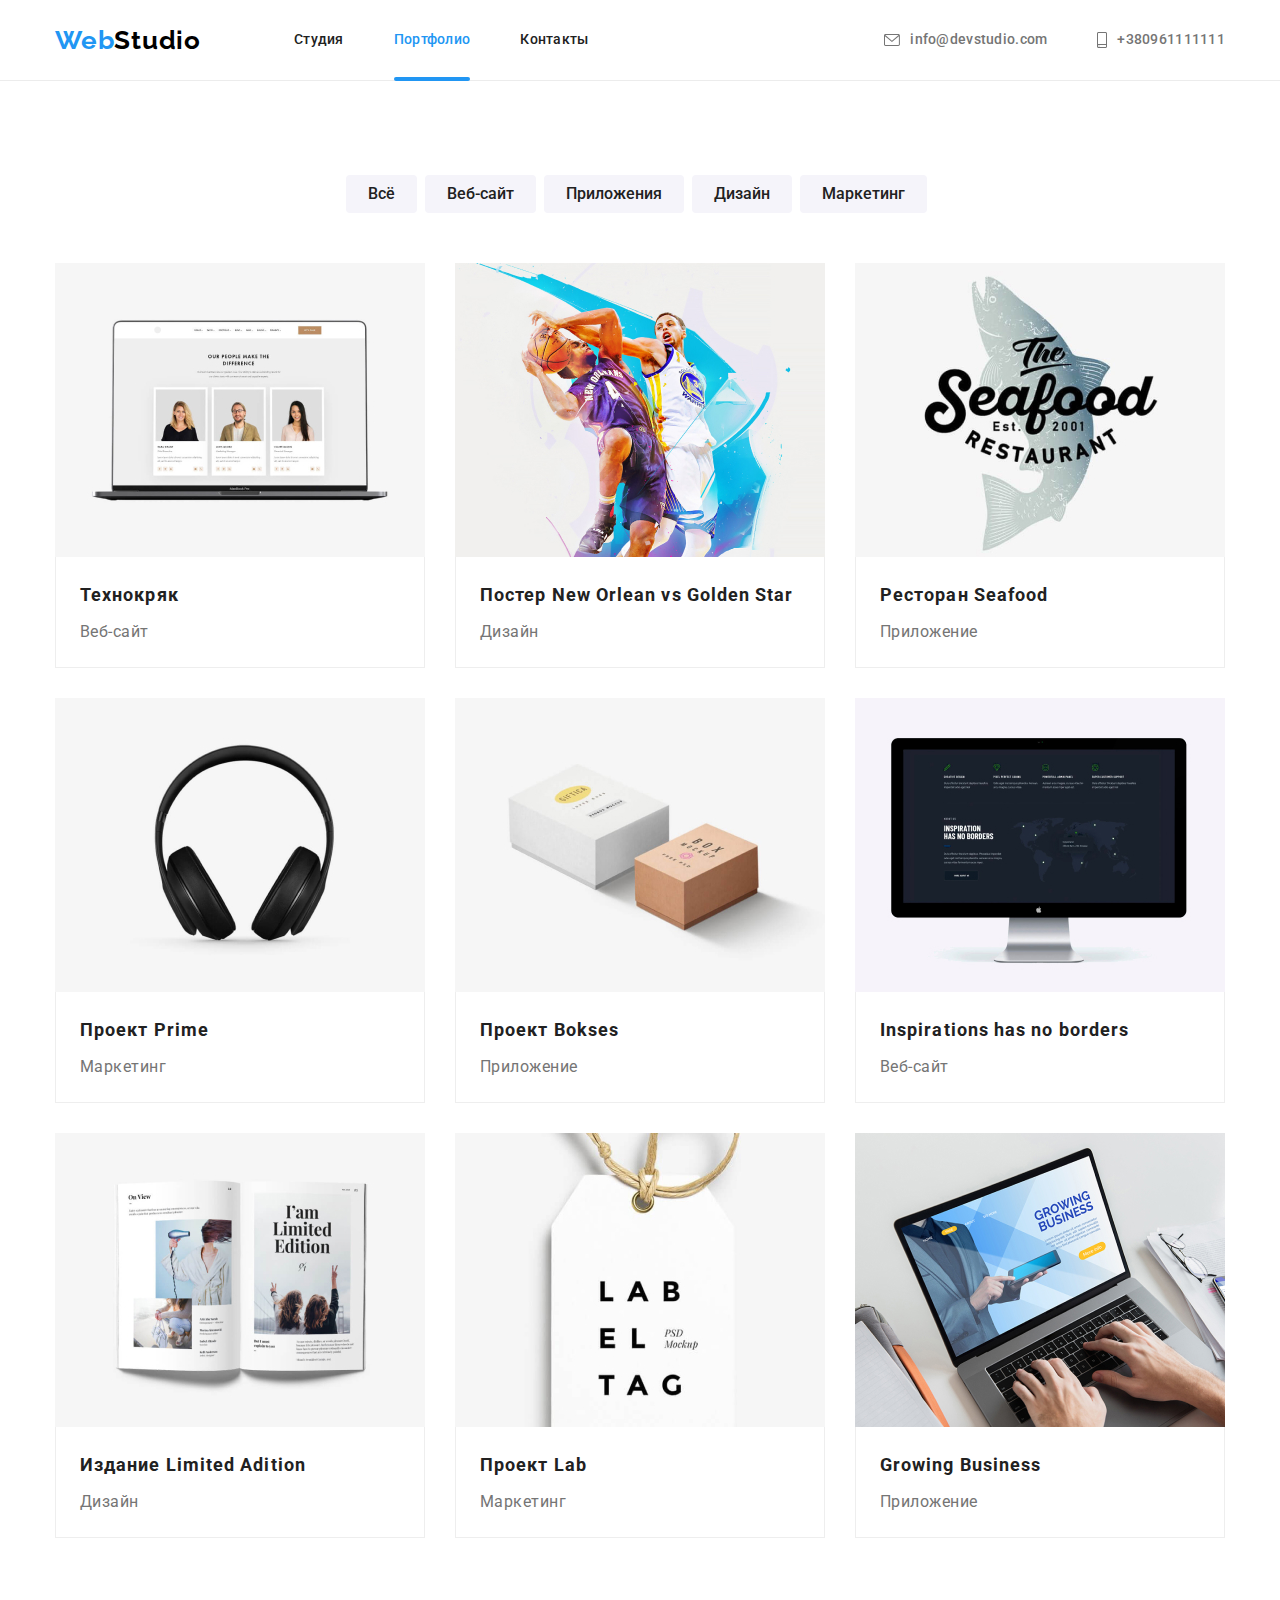
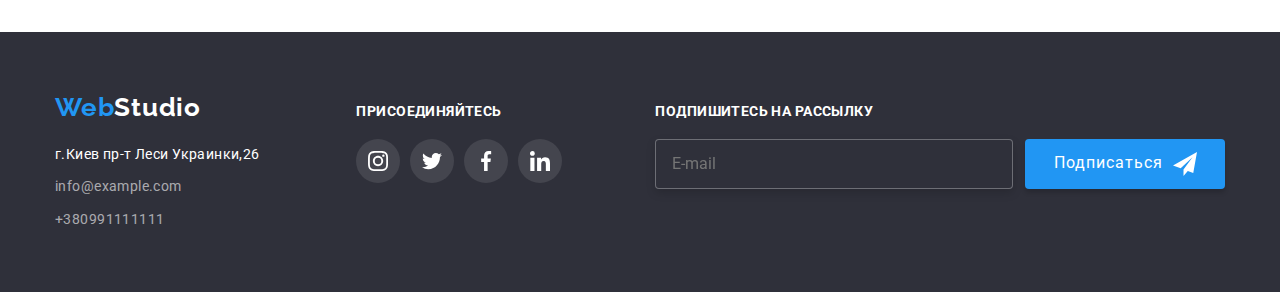
==== portfolio.html @ 96c9d814 "создал 7-й" ====
<!DOCTYPE html>
<html lang="en">

<head>
    <meta charset="UTF-8">
    <meta http-equiv="X-UA-Compatible" content="IE=edge">
    <meta name="viewport" content="width=device-width, initial-scale=1.0">
    <title>Portfolio</title>
    <link rel="preconnect" href="https://fonts.googleapis.com">
    <link rel="preconnect" href="https://fonts.gstatic.com" crossorigin>
    <link
        href="https://fonts.googleapis.com/css2?family=Raleway:wght@700&family=Roboto:wght@400;500;700;900&display=swap"
        rel="stylesheet">
    <link rel="stylesheet" href="https://cdn.jsdelivr.net/npm/modern-normalize@1.1.0/modern-normalize.min.css">
    <link rel="stylesheet" href="./CSS/styles.css">
</head>

<body>
    <header class="header">
        <div class="container page-header">
            <nav class="nav">
                <a href="./index.html" class="logo" class="link"><span class="logo-accept">Web</span><span>Studio</span>
                </a>
                <ul class="nav-list-list" class="list-list">
                    <li class=" nav-item">
                        <a class="nav-link link" href="./index.html">Студия</a></li>
                    <li class="nav-item">
                        <a class="nav-link current link" href="./portfolio.html" class="link">Портфолио</a></li>
                    <li class="nav-item">
                        <a class="nav-link link" href="" class="link">Контакты</a></li>
                </ul>
            </nav>

            <ul class="header-contact-list">
                <li class="header-contact-item">
                    <a class="header-mail link" href="maito:info@devstudio.com" class="link">
                        <svg class="thumb-icons" width="16" height="12">
                            <use class="thumb-icons-list" href="./images/icons.svg#icon-envelope-hover">
                            </use>
                        </svg>
                        info@devstudio.com
                    </a>
                </li>
                <li class="header-contact-item">
                    <a class="header-phone link" href="tel:+380961111111" class="link">
                        <svg class="thumb-icons" width="10" height="16">
                            <use class="thumb-icons-list" href="./images/icons.svg#icon-smartphone"></use>
                        </svg>
                        +380961111111
                    </a>
                </li>
            </ul>
        </div>
    </header>
    <main>
        <section class=" section">
            <div class="container">
                <h1 hidden>Блок кнопок </h1>
                <ul class="filter-list list ">
                    <li class="filter-iteam">
                        <button type="button" class="filter-button ">Всё</button></li>
                    <li class="filter-iteam">
                        <button type="button" class="filter-button">Веб-сайт</button></li>
                    <li class="filter-iteam">
                        <button type="button" class="filter-button">Приложения</button></li>
                    <li class="filter-iteam">
                        <button type="button" class="filter-button">Дизайн</button></li>
                    <li class="filter-iteam">
                        <button type="button" class="filter-button">Маркетинг</button></li>
                </ul>
                <ul class="projects list">
                    <li class="projects-item">
                        <a href="" class="projects-link link">
                            <div class="projects-overlayy">
                                <img class="projects-pic" src="./Images Port/img (10).jpg" alt="Ноут с сайтом"
                                    width="370" height="294">
                                <p class="projects-descr">Ресурс предлагает комплексные предложения с разным уровнем
                                    функционала и сервисов.
                                    Все это позволит посетителю
                                    получить исчерпывающие сведения окомпании или частном лице.</p>
                            </div>
                            <div class="card">
                                <h2 class="projects-title">Технокряк</h2>
                                <p class="projects-text">Веб-сайт</p>
                            </div>
                        </a>
                    </li>
                    <li class="projects-item">
                        <a href="" class="projects-link link">
                            <div class="projects-overlayy">
                                <img class="projects-pic" src="./Images Port/img (11).jpg" alt="Баскетболисты"
                                    width="370" height="294">
                                <p class="projects-descr">Ресурс предлагает комплексные предложения с разным уровнем
                                    функционала и сервисов.
                                    Все это позволит посетителю
                                    получить исчерпывающие сведения окомпании или частном лице.</p>
                            </div>
                            <div class="card">
                                <h2 class="projects-title">Постер New Orlean vs Golden Star</h2>
                                <p class="projects-text">Дизайн</p>
                            </div>
                        </a>
                    </li>
                    <li class="projects-item">
                        <a href="" class="projects-link link">
                            <div class="projects-overlayy">
                                <img class="projects-pic" src="./Images Port/img (12).jpg" alt="Ресторан" width="370"
                                    height="294">
                                <p class="projects-descr">Ресурс предлагает комплексные предложения с разным уровнем
                                    функционала и сервисов.
                                    Все это позволит посетителю
                                    получить исчерпывающие сведения окомпании или частном лице.</p>
                            </div>
                            <div class="card">
                                <h2 class="projects-title">Ресторан Seafood</h2>
                                <p class="projects-text">Приложение</p>
                            </div>
                        </a>
                    </li>
                    <li class="projects-item">
                        <a href="" class="projects-link link">
                            <div class="projects-overlayy">
                                <img class="projects-pic" src="./Images Port/img (13).jpg" alt="Науникик" width="370"
                                    height="294">
                                <p class="projects-descr">Ресурс предлагает комплексные предложения с разным уровнем
                                    функционала и сервисов.
                                    Все это позволит посетителю
                                    получить исчерпывающие сведения окомпании или частном лице.</p>
                            </div>
                            <div class="card">
                                <h2 class="projects-title">Проект Prime</h2>
                                <p class="projects-text">Маркетинг</p>
                            </div>
                        </a>
                    </li>
                    <li class="projects-item">
                        <a href="" class="projects-link link">
                            <div class="projects-overlayy">
                                <img class="projects-pic" src="./Images Port/img (14).jpg" alt="Боксы" width="370"
                                    height="294">
                                <p class="projects-descr">Ресурс предлагает комплексные предложения с разным уровнем
                                    функционала и сервисов.
                                    Все это позволит посетителю
                                    получить исчерпывающие сведения окомпании или частном лице.</p>
                            </div>
                            <div class="card">
                                <h2 class="projects-title">Проект Bokses</h2>
                                <p class="projects-text">Приложение</p>
                            </div>
                        </a>
                    </li>
                    <li class="projects-item">
                        <a href="" class="projects-link link">
                            <div class="projects-overlayy">
                                <img class="projects-pic" src="./Images Port/img (15).jpg" alt="Пример сайта"
                                    width="370" height="294">
                                <p class="projects-descr">Ресурс предлагает комплексные предложения с разным уровнем
                                    функционала и сервисов.
                                    Все это позволит посетителю
                                    получить исчерпывающие сведения окомпании или частном лице.</p>
                            </div>
                            <div class="card">
                                <h2 class="projects-title">Inspirations has no borders</h2>
                                <p class="projects-text">Веб-сайт</p>
                            </div>
                        </a>
                    </li>
                    <li class="projects-item">
                        <a href="" class="projects-link link">
                            <div class="projects-overlayy">
                                <img class="projects-pic" src="./Images Port/img (16).jpg" alt="книга" width="370"
                                    height="294">
                                <p class="projects-descr">Ресурс предлагает комплексные предложения с разным уровнем
                                    функционала и сервисов.
                                    Все это позволит посетителю
                                    получить исчерпывающие сведения окомпании или частном лице.</p>
                            </div>
                            <div class="card">
                                <h2 class="projects-title">Издание Limited Adition</h2>
                                <p class="projects-text">Дизайн</p>
                            </div>
                        </a>
                    </li>
                    <li class="projects-item">
                        <a href="" class="projects-link link">
                            <div class="projects-overlayy">
                                <img class="projects-pic" src="./Images Port/img (17).jpg" alt="Бирка" width="370"
                                    height="294">
                                <p class="projects-descr">Ресурс предлагает комплексные предложения с разным уровнем
                                    функционала
                                    и сервисов.
                                    Все это позволит посетителю
                                    получить исчерпывающие сведения окомпании или частном лице.</p>
                            </div>
                            <div class="card">
                                <h2 class="projects-title">Проект Lab</h2>
                                <p class="projects-text">Маркетинг</p>
                            </div>
                        </a>
                    </li>
                    <li class="projects-item">
                        <a href="" class="projects-link link">
                            <div class="projects-overlayy">
                                <img class="projects-pic" src="Images Port/img (18).jpg" alt="Пример приложения"
                                    width="370" height="294">
                                <p class="projects-descr">Ресурс предлагает комплексные предложения с разным уровнем
                                    функционала
                                    и сервисов.
                                    Все это позволит посетителю
                                    получить исчерпывающие сведения окомпании или частном лице.</p>
                            </div>
                            <div class="card">
                                <h2 class="projects-title">Growing Business</h2>
                                <p class="projects-text">Приложение</p>
                            </div>
                        </a>
                    </li>
                </ul>


            </div>

        </section>
    </main>
    <footer class="footer">
        <div class="container footer-container">

            <div class="adress">
                <a class="footer-logo" href="./index.html" class="logo"><span class="logo-accept">Web</span><span
                        class="Studio">Studio</span>
                </a>
                <address class="footer-adress">
                    <ul class="footer-list">
                        <li class="footer-item">
                            <a class="footer-adress-link"
                                href="https://www.google.com/maps/search/%D0%BF%D1%80%D0%BE%D1%81%D0%BF%D0%B5%D0%BA%D1%82+%D0%BB%D0%B5%D1%81%D0%B8+%D1%83%D0%BA%D1%80%D0%B0%D0%B8%D0%BD%D0%BA%D0%B8+26/@50.4728094,30.4184101,12z/data=!3m1!4b1">г.Киев
                                пр-т Леси Украинки,26
                            </a>
                        </li>
                        <li class="footer-item">
                            <a class="footer-mail-link" href="mailto:info@example.com">info@example.com
                            </a>
                        </li>
                        <li class="footer-item"><a class="footer-tel-link" href="tel:+380991111111">+380991111111</a>
                        </li>
                    </ul>
                </address>
            </div>
            <div class="social-footer">
                <h3 class="footer-join">ПРИСОЕДИНЯЙТЕСЬ </h3>
                <ul class="socials-footer-list">
                    <li class="social-footer-iteam">
                        <a class="social-footer-link link" href="">
                            <svg class="footer-icon" width="20" height="20">
                                <use href="./images/icons.svg#icon-instagram-2-4"></use>
                            </svg>
                        </a>
                    </li>
                    <li class="social-footer-iteam">
                        <a class="social-footer-link link" href="">
                            <svg class="footer-icon" width="20" height="20">
                                <use href="./images/icons.svg#icon-twitter-1-5"></use>
                            </svg>
                        </a>
                    </li>
                    <li class="social-footer-iteam">
                        <a class="social-footer-link link" href="">
                            <svg class="footer-icon" width="20" height="20">
                                <use href="./images/icons.svg#icon-facebook"></use>
                            </svg>
                        </a>
                    </li>
                    <li class="social-footer-iteam ">
                        <a class="social-footer-link link" href="">
                            <svg class="footer-icon" width="20" height="20">
                                <use href="./images/icons.svg#icon-linkedin-1-4"></use>
                            </svg>
                        </a>
                    </li>
                </ul>
            </div>

            <form class="form-footer">
                <p class="form-footer-title">Подпишитесь на рассылку</p>
                <div class="from-footer-field">
                    <input type="email" name="mail" id="mail" placeholder="E-mail">
                    <button type="submit" class="form-footer-button">Подписаться
                        <svg class="form-footer-icon">
                            <use href="./images/icons.svg#icon-send"></use>
                        </svg>
                    </button>
            </form>
        </div>
        </div>
    </footer>
</body>

</html>
---- CSS/styles.css ----
:root{
        /* Основные шрифты */
        --main-font: 'Roboto', sans-serif;
        --secondary-font: 'Raleway', sans-serif;

        /* Цвет текста */
        --primary-text-color: #212121;
        --secondary-text-color: #757575;
        --white-text-color: #ffffff;
        --footer-contacts-text: rgba(255, 255, 255, 0.6);
        --accent-text-color: #2196f3;

        /* Цвет фона */
        --background-color: #ffffff;
        --secondary-backgraund-color: #f5f4fa;
        --dark-background-color: #2f303a;
        --card-border: 1px solid #eeeeee;
        --card-list-gap: 15px;
    }


body {
   font-family: var(--main-font);
   font-size: 16px;
   line-height: 1.19;
   letter-spacing: 0.03em;
   color: var(--primary-text-color);
   background-color: var(--background-color);
   
}
.link:hover{
    color: var(--accent-text-color);
}

.container{
width: 1200px;
margin-right:auto;
margin-left: auto;
padding: 0 15px;
}

.hero{
    text-align: center;
    background-color: #2F303A;
    padding-top: 200px;
    padding-bottom: 200px;
    background-image: linear-gradient(to right, rgba(47, 48, 58, 0.4), rgba(47, 92, 58, 0.4)),
    url(../images/background.jpg);
    background-repeat: no-repeat;
    background-position: 50% 50%;
    max-width: 1600px;
    margin: 0 auto;
    background-size: auto;

}
p,
h1,
h2,
h3,
h4,
h5,
h6{
    margin: 0;
}
ul,
ol{
    margin: 0;
    padding: 0;    
    list-style: none;
}
.link:focus{
    color: var(--accent-text-color);
    ;
}

  
.logo {
    font-family: Raleway;
    font-weight: 700;
    font-size: 26px;
    line-height: 1.19;
    text-decoration: none;
    letter-spacing: 0.03em;
   
    
    
}
.section{
    padding-top: 94px;
    padding-bottom: 94px;
}


.nav-link {
padding-top: 32px;
padding-bottom: 32px;
display: block;


color: var(--primary-text-color);

font-weight: 500;
font-size: 14px;
line-height: 1.14;
letter-spacing: 0.02em;
transition: color 250ms cubic-bezier(0.4, 0, 0.2, 1);


}

.current {
    color: var(--accent-text-color);
}

/* Контакты в хедере */
.header-phone,
.header-mail {
    font-weight: 500;
    font-size: 14px;
    line-height: 1.14;
    letter-spacing: 0.02em;
    color: var(--secondary-text-color);
    list-style-type: none;
    
}
.logo-accept{
    color: var(--accent-text-color);
}
.header-phone.link:hover
.header-phone.link:focus{
    color: var(--accent-text-color) ;
}
.hero-title {
    text-align: center;
    font-weight: 900;
    font-size: 44px;
    line-height: 1.36;

    /* or 136% */
    letter-spacing: 0.06em;
    

    color: #FFFFFF;
    margin-bottom: 40px;
}


.hero-button {
    font-family: inherit;
    font-weight: 700;
    font-size: 16px;
    line-height: 1.87;
    align-items: center;
    letter-spacing: 0.06em;
    color: var(--white-text-color);
    background-color: var(--accent-text-color);
    cursor: pointer;
    padding: 10px 32px;
    border-radius: 4px;
    border: none;
    
    
   
}

.hero-button:hover {
    background-color: #188ce8;
    
}



.features-title {
   margin-bottom: 10px;
   margin-top: 0px;
   font-style: normal;
   font-weight: 700;
   font-size: 14px;
   line-height: 1.14;
   letter-spacing: 0.03em;
   text-transform: uppercase;

   
    color: var(--primary-text-color);
}

.feature-text {
    font-family: Roboto;
    font-style: normal;
    font-weight: normal;
    font-size: 14px;
    line-height: 1.71;
    /* or 171% */

    letter-spacing: 0.03em;

    

    color: var(--secondary-text-color);
}

.services-title,
.team-title {
    font-weight: 700;
    font-size: 36px;
    line-height: 1.67;
    text-align: center;
    color: var(--primary-text-color);
    margin-bottom: 50px;
}

.team-names {
    font-weight: 500;
    font-size: 16px;
    line-height: 1.19;
    text-align: center;
    letter-spacing: 0.03em;
}

.team-text {
    font-size: 16px;
    line-height: 19px;
    text-align: center;
    color: var(--secondary-text-color);
    letter-spacing: 0.03em;
    margin-bottom: 16px;
    margin-top: 10px;

}

/* Страница портфолио main */
/* Фильтр кнопки*/
.filter-button {
    padding: 6px 22px;
    border-radius: 4px;
    border: 0;
    font-family: inherit;
    font-weight: 500;
    font-size: 16px;
    line-height: 1.62;
    color: var(--primary-text-color);
    background-color: #f5f4fa;
    cursor: pointer;
    transition: color 250ms cubic-bezier(0.4, 0, 0.2, 1),
    background-color 250ms cubic-bezier(0.4, 0, 0.2, 1),
    box-shadow  250ms cubic-bezier(0.4, 0, 0.2, 1);
}

.filter-button:hover,
.filter-button:focus {
    color: var(--white-text-color);
    background-color: var(--accent-text-color);
    box-shadow: 0px 3px 1px rgba(0, 0, 0, 0.1), 0px 1px 2px rgba(0, 0, 0, 0.08),
    0px 2px 2px rgba(0, 0, 0, 0.12);
}

/* Секция projects" */
.projects-title {
    font-weight: 700;
    font-size: 18px;
    line-height: 2;
    letter-spacing: 0.06em;
    color: var(--primary-text-color);
    margin-bottom: 4px;
    margin-top: 0px;
}

.projects-text {
    font-size: 16px;
    line-height: 1.87;
    color: var(--secondary-text-color);
}

.projects-title:hover,
.projects-text:hover,
.projects-title:focus,
.projects-text:focus {
    color: var(--accent-text-color);
}

.footer{
    background-color: #2F303A;
    padding-top: 60px;
    padding-bottom: 60px;
   
}
.footer-logo{
   font-family: Raleway;
   font-style: normal;
   font-weight: bold;
   font-size: 26px;
   line-height: 1.19;
   /* identical to box height */

   letter-spacing: 0.03em;
   text-decoration: none;
   
}
.footer-list{
    list-style: none;
}
.footer-item {
    font-size: 14px;
    line-height: 1.71;
    letter-spacing: 0.03em;

}
.footer-adress-link {
    font-family: Roboto;
    font-style: normal;
    font-weight: 400;
    font-size: 14px;
    line-height: 1.71;
    /* or 171% */

    letter-spacing: 0.03em;

    color: #FFFFFF;
    text-decoration: none;


}
.footer-mail-link {
   font-size: 14px;
   line-height: 1.71;
   letter-spacing: 0.03em;
   color: rgba(255, 255, 255, 0.6);
   text-decoration: none;
}
.footer-tel-link{
font-size: 14px;
line-height: 1.71;
letter-spacing: 0.03em;
color: rgba(255, 255, 255, 0.6);
text-decoration: none;


}
span{
    color: #000;
     var(--white-text-color)
}
.link{
   text-decoration: none;
   transition: color 250ms cubic-bezier(0.4, 0, 0.2, 1);
}
.Studio{
    color: #FFFFFF;
}
.footer-adress{
    font-style: normal;
}
.header-contact-list{
    display: flex;
    
    margin-left: auto;
}
.projects-item-list
{
    list-style-type: none;
}
.nav-list-list{
    list-style-type: none;
    margin: 0px;
    padding: 0px;
    display: flex;
    margin-left: 93px;
    
}
.nav-list-list .nav-item{
    margin-right: 50px;
}
.nav-list-list .nav-item:last-child{
    margin-right: 0px;
}

.header-contact-list .header-contact-item + .header-contact-item{
    margin-left: 50px;
}
.nav{
    display: flex;
    align-items: center;
}

.header {
 border-bottom: 1px solid 
#ECECEC ;

}
    


.page-header{
    display: flex;
    align-items: center;
    
}

.features-list{
    display: flex;
   
    
}
.services-list{
    display: flex;
}
.team-list{
   display: flex;
     
}
.services-item{
    margin-right: 30px;
}
.services-item:last-child{
    margin-right: 0px;
}
.team-iteam {
    margin-right: 30px;
    margin-left: 0px;
    background-color: #fff;
    box-shadow: 0px 1px 3px rgb(0 0 0 / 12%), 0px 1px 1px rgb(0 0 0 / 14%), 0px 2px 1px rgb(0 0 0 / 20%);
    border-radius: 0px 0px 4px 4px;
    

}
.flex-elements{
    display: flex;
}


.projects-item {
    margin-right: 30px;
    margin-bottom: 30px;
    }

.projects-item:nth-child(3n) {
    margin-right: 0;
}
.filter-list {
    display: flex;
    justify-content: center;
    margin-bottom: 50px;
    
}

.feature-item{
    margin-right: 30px;
    width: 270px;
}

.feature-item:last-child{
    margin-right: 0px;
}
.services{
    padding-top: 0;
}
img{
    display: block;
    max-width: 100%;
    height: auto;
}
.team{
    background-color: #F5F4FA;
}
.team-iteam:last-child{
    margin-right: 0px
}
.projects{
    display: flex;
    flex-wrap: wrap;
}
.worker{
    padding-top: 30px;
    padding-bottom: 30px;
}

.team-names {
    
    text-align: center;
}
.footer-item{
    margin-bottom: 9px;
}
.footer-item:last-child{
    margin-bottom: 0px;
}
footer a.footer-logo {
    display: block;

    margin-bottom: 20px;
    margin-right: 0;
}
.filter-iteam{
    margin-right: 8px;
}

.projects-item:nth-last-child(-n+3){
    margin-bottom: 0px;
}
.thumb-icons {
    margin-right: 10px;
    fill: currentColor;
}
.thumb {
    display: flex;
    align-items: center;
    padding-left: 100px;
    padding-right: 100px;
    margin-top: 0px;
    margin-bottom: 30px;
    background: #F5F4FA;
    border-radius: 4px;
    width: 270px;
    height: 120px;
    left: 1115px;

}
.thumb-icons {
    justify-content: center;
    transition: fill 250ms cubic-bezier(0.4, 0, 0.2, 1);
}


.footer-join{
  font-family: 'Roboto';
  font-style: normal;
  font-weight: 700;
  font-size: 14px;
  line-height: 1.1;
  letter-spacing: 0.03em;
  margin-bottom: 20px;
  color: #FFFFFF;
  text-transform: uppercase;
  
}

.worker-media-list:last-child{
    margin-right: 0;
}
.worker-media-list{
    width: 44px;
    height: 44px;
    margin-right: 10px;
    
}
.worker-media{
    display: flex;
    justify-content: center;
    padding-bottom: 30px;
    width: 100%;
    border-radius: 50%;
    background-position: center;
    background-size: 20px;
    padding: 0;
    }

.worker{
    padding-top: 30px;
}
.clients {
    text-align: center;
    padding-top: 94px;
    padding-bottom: 94px;
}
.clients-list {
    display: flex;
    justify-content: center;
    padding-left: 0;
    margin-top: 0;
    margin-bottom: 0;
}

.clients-logo {
    width: 170px;
    height: 92px;
    margin-right: 30px;
    list-style: none;
    transition: 250ms cubic-bezier(0.4, 0, 0.2, 1);
}

.clients-logo:last-child {
    margin: 0;
}

.clients-logo-icon {
    display: flex;
    align-items: center;
    justify-content: center;
    border: 1px solid #afb1b8;
    border-radius: 4px;
    width: 100%;
    height: 100%;
    transition: color 250ms cubic-bezier(0.4, 0, 0.2, 1),
    border-color 250ms cubic-bezier(0.4, 0, 0.2, 1);
    fill: #AFB1B8 ;
}



.clients-logo-icon:hover ,
.clients-logo-icon:focus {
  fill: var(--accent-text-color);
  border: 1px solid var(--accent-text-color);
  border-color: var(--accent-text-color);
}

.clients-logo:focus {
    fill: var(--accent-text-color);
  border: 1px solid var(--accent-text-color);
  border-color: var(--accent-text-color);
}
.clients-title{
       margin-bottom: 50px;
       font-weight: 700;
       font-size: 36px;
       line-height: 1.17;
}
.worker-media-list:hover
.worker-media-list:focus{
  background-color: #2196f3;
  border-radius: 50%;
}

  


.projects-link.link:hover,
.projects-link.link:focus{
    box-shadow: 0px 3px 1px rgba(0, 0, 0, 0.1), 0px 1px 2px rgba(0, 0, 0, 0.08),
    0px 2px 2px rgba(0, 0, 0, 0.12);
}


.social-footer {
    
    margin-left: 70px;
    
    
}
.socials-footer-list {
    display: flex;
    align-items: center;
    justify-content: center;
    margin: 0;
    padding: 0;
    list-style-type: none;
}
.social-footer-iteam {
    display: flex;
    padding: 0px;
    border: none;
    width: 44px;
    height: 44px;
    border-radius: 50%;
    background-color: rgb(255, 255, 255, 10%);
    justify-content: center;
    align-items: center;
    transition: 250ms cubic-bezier(0.4, 0, 0.2, 1);
}
.social-footer-iteam:not(:last-child) {
    margin-right: 10px;
}
.social-footer-link {
    display: flex;
    transition: background-color 250ms cubic-bezier(0.4, 0, 0.2, 1),
    color 250ms cubic-bezier(0.4, 0, 0.2, 1);
}


.link {
    text-decoration: none;
    transition: color 250ms cubic-bezier(0.4, 0, 0.2, 1);
}
.projects-link{
        transition: 250ms cubic-bezier(0.4, 0, 0.2, 1);
            transition: box-shadow 250ms cubic-bezier(0.4, 0, 0.2, 1);
                
    }

.social-footer-iteam:hover,
.social-footer-iteam:focus {
 background-color: var(--accent-text-color);
 }  
  
.worker-media-list-icon:hover,
.worker-media-list-icon:focus{
    background-color: var(--accent-text-color);
    border: none;
    border-radius: 50%;
   
    
}

.header-mail.link{
display: flex;
align-items: center;
}
.header-phone.link{
 display: flex;
 align-items: center;   
}
.feature-thumb{
     display: flex;
    align-items: center;
    margin-bottom: 30px;
    background: #F5F4FA;
    border-radius: 4px;
    width: 270px;
    height: 120px;
    justify-content: center;
}
.worker-media-list-icon{
    display: flex;
    width: 100%;
    height: 100%;
    border-radius: 50%;
    align-items:center ;
    justify-content: center;
    transition: background-color 250ms cubic-bezier(0.4, 0, 0.2, 1),
    fill 250ms cubic-bezier(0.4, 0, 0.2, 1);
}
.footer-container{
    display: flex;
    align-items: baseline;
}
.projects-link.link{
    display: block;
    
}
.card{
    border: 1px solid var(--card-border);
    background: #FFFFFF;
    border-bottom: 1px solid #EEEEEE;
    border-left: 1px solid #EEEEEE;
    border-right: 1px solid #EEEEEE;
    padding: 20px 24px;
}
.worker-icon{
    fill: #AFB1B8;
    transition: fill 250ms cubic-bezier(0.4, 0, 0.2, 1);
}

.worker-media-list-icon:hover .worker-icon,
.worker-media-list-icon:focus .worker-icon
{
    fill:#FFFFFF;
}
.footer-icon{
fill: 
#FFFFFF;
width: 20px;
height: 20px;
}
.current{
    position: relative;
}
 .current::after{
      content: "";

  position: absolute;
  left: 0;
  bottom: -1px;

  display: block;
  width: 100%;
  height: 4px;
  background-color: var(--accent-text-color);
  border-radius: 2px;
}
.services-item{
    position: relative;
}
.services-text {
    display: flex;
    justify-content: center;
    align-items: center;
    width: 100%;
    position: absolute;
    bottom: 0;
    left: 0;
    height: 70px;
    font-weight: bold;
    font-size: 14px;
    line-height: 1.14;
    text-transform: uppercase;
    color: var(--background-color);
    background-color: rgba(47, 48, 58, 0.8);
}
.projects-link.link:hover .projects-descr,
.projects-link.link:focus .projects-descr{
    transform: translateY(0%);
    transition-duration: 250ms;
}
.projects-overlayy{
    position: relative;
    overflow: hidden;
    }
.projects-descr{
    position: absolute;
    top: 0;
    left: 0;
    font-weight:400 ;
    font-size: 18px;
    line-height: 1.56;
    color: var(--background-color);
    background: rgba(33, 150, 243, 0.9);
    transform: translateY(100%);
    transition: transform 250ms cubic-bezier(0.4, 0, 0.2, 1);
    padding: 63px 24px;

    }
    /* Модальное окно */
    .backdrop {
    position: fixed;
    top: 0;
    left: 0;
    width: 100%;
    height: 100%;
    background-color: rgba(0, 0, 0, 0.2);
    transition: opacity 500ms cubic-bezier(0.4, 0, 0.2, 1),
    visibility 500ms cubic-bezier(0.4, 0, 0.2, 1),
    pointer-events 500ms cubic-bezier(0.4, 0, 0.2, 1);
}

.backdrop.is-hidden {
 opacity:0 ;
 visibility: hidden;
 pointer-events: none;
}

.backdrop.is-hidden .modal {
    transform: scaleY(0);
}

.modal{
position: absolute;
top: 50%;
left: 50%;
transform: scaleY(1);
transform: translate(-50%, -50%);
width: 528px;
height: 581px; 
background-color:var(--background-color); 
opacity: 1;
transition: transform 250ms cubic-bezier(0.4, 0, 0.2, 1);
box-shadow: 0px 1px 3px rgba(0, 0, 0, 0.12), 0px 1px 1px rgba(0, 0, 0, 0.14), 0px 2px 1px rgba(0, 0, 0, 0.2);
border-radius: 4px;
animation: animate125 3000ms infinite 1000ms;
}



.close-btn {
   position: absolute;
    top: 8px;
    right: 8px;
    padding: 0;
    border-radius: 50%;
    background-color: #fff;
    width: 30px;
    height: 30px;
    display: flex;
    justify-content: center;
    align-items: center;
    border: 1px solid rgba(0, 0, 0, 0.1);
}
    


/* Форма футера */
 .form-footer{
    margin-left: 93px;
    
}
.form-footer-title{
    font-family: 'Roboto';
    font-style: normal;
    font-weight: 700;
    font-size: 14px;
    line-height: 16px;
    letter-spacing: 0.03em;
    text-transform: uppercase;

    color: #FFFFFF;
    margin-bottom: 20px;
}
.from-footer-field{
    display: flex;
    align-items: center;
}
.from-footer-field input{
    width: 358px;
    height: 50px;
    border: 1px solid rgba(255, 255, 255, 0.3);
    box-sizing: border-box;
    filter: drop-shadow(0px 4px 4px rgba(0, 0, 0, 0.15)); 
    border-radius: 4px;
    background: #2F303A;
    color: var(--primary-text-color);
    padding-left: 16px;
    outline: transparent;
}
.form-footer-button{
    background: #2196F3;
    box-shadow: 0px 4px 4px rgba(0, 0, 0, 0.15);
    border-radius: 4px;
    border: none;
    color: var(--background-color);
    display: flex;
    align-items: center;
    padding: 13px 28px 13px 29px;
    text-align: center;
    letter-spacing: 0.06em;
    margin-left: 12px;
}
.form-footer-icon{
    width: 24px;
    height: 24px;
    margin-left: 10px;
    
}
/* Форма модалки */
.form{
    padding: 40px;
}
.title-form{
    font-family: 'Roboto';
    font-style: normal;
    font-weight: 700;
    font-size: 20px;
    line-height: 23px;
    text-align: center;
    letter-spacing: 0.03em;

    color: #212121;

    
    margin-bottom: 12px;
}
.from-field{
    display: flex;
    flex-direction: column;
    margin-bottom: 10px;
    position: relative;
}
 .from-field input{ 
    border: 1px solid rgba(33, 33, 33, 0.2);
    box-sizing: border-box;
    border-radius: 4px;
    height: 40px;
    transition:  border-color 250ms cubic-bezier(0.4, 0, 0.2, 1);
   padding-left: 42px;
    outline: transparent;
    color: var(--primary-text-color);
}
.from-field label{
    font-family: 'Roboto';
    font-style: normal;
    font-weight: 400;
    font-size: 12px;
    line-height: 14px;
    letter-spacing: 0.01em;

    color:var(--primary-text-color);
    margin-bottom: 4px;
}
.from-field textarea{
    border: 1px solid rgba(33, 33, 33, 0.2);
    box-sizing: border-box;
    border-radius: 4px;
    height: 120px;
    transition:  border-color 250ms cubic-bezier(0.4, 0, 0.2, 1);
    outline: transparent;
    color: var(--primary-text-color);
}
textarea {
    resize: none;
}
.form-comment{
    padding-left: 16px;
    padding-top: 12px;

}
.from-field textarea::placeholder{
    font-family: 'Roboto';
    font-style: normal;
    font-weight: 400;
    font-size: 12px;
    line-height: 14px;
    letter-spacing: 0.01em;

    color: rgba(117, 117, 117, 0.5);
}
.form-button{
    background: #2196F3;
    box-shadow: 0px 4px 4px rgba(0, 0, 0, 0.15);
    border-radius: 4px;
    padding: 10px 55px 10px 56px;
    display: flex;
    align-items: center;
    text-align: center;
    letter-spacing: 0.06em;

    color: #FFFFFF;
    border: none;
    margin-bottom: 40px;
    margin-right: auto;
    margin-left: auto;
    transition: background 250ms cubic-bezier(0.4, 0, 0.2, 1);
    font-family: 'Roboto';
    font-style: normal;
    font-weight: 700;
    font-size: 16px;
    line-height: 30px;
}
.form-button:hover{
    background: #188CE8;
    transition: background 250ms cubic-bezier(0.4, 0, 0.2, 1);
}
.from-field-checkbox{
    display: flex;
    align-items: center;
    margin-top: 20px;
    margin-bottom: 30px;
   
}

.from-field-checkbox label{
     position: relative; 
     margin-left: 36px; 
    display: flex;
    align-items: center;
    font-family: 'Roboto';
    font-style: normal;
    font-weight: 400;
    font-size: 14px;
    line-height: 24px;
    letter-spacing: 0.03em;

    color:var(--primary-text-color);

}
.checkbox{
    appearance: none; 
    position: absolute; 
}

.checkbox-icon-svg{
     position: absolute; 
     left: -36px;
    width: 16px;
    height: 15px;
    border: 2px solid #2a2a2a;
    border-radius: 4px;
    fill:var(--accent-text-color);
    margin-left: 12px;
}
.checkbox:checked ~ .checkbox-icon-svg{ 
    background fill :var(--accent-text-color);
    border-color:var(--accent-text-color);
    background-color:var(--accent-text-color);
    background-origin :border-box;
    background-size :contain;
    
}

.policy{
    color: var(--accent-text-color);
    margin-right: 11px;
    margin-left: 4px;
    text-decoration: underline;
}

.form-icon{
    display: flex;
    align-items: center;
    justify-items: center;
    width: 18px;
    padding-top: 3px;
    height: 18px;
    position: absolute; 
    left: 12px;
    bottom: 11px;
    transition: fill 250ms cubic-bezier(0.4, 0, 0.2, 1);
}
.from-field input:hover,.from-field input:focus{
    border-color: var(--accent-text-color);
    transition:  border-color 250ms cubic-bezier(0.4, 0, 0.2, 1);
}
.from-field input:hover ~.form-icon, .from-field input:focus ~.form-icon{
    fill:var(--accent-text-color);
    transition: fill 250ms cubic-bezier(0.4, 0, 0.2, 1);
}
.from-field textarea:hover{
    border-color: var(--accent-text-color);
    transition:  border-color 250ms cubic-bezier(0.4, 0, 0.2, 1);
}
.checkbox{
    appearance: none; 
    position: absolute; 
}
.close-btn:hover{
    color: var(--accent-text-color);
}


.icon-button-svg:hover{
    fill: var(--accent-text-color);
    transition: fill var(--anim-fast);
}
.from-field:nth-child(5){
    margin-bottom: 0px;
}
.adress{
    flex-grow: 1;
}
.from-field label {
    font-family: 'Roboto';
    font-style: normal;
    font-weight: 400;
    font-size: 12px;
    line-height: 14px;
    letter-spacing: 0.01em;
    color: 
#757575;
    margin-bottom: 4px;
}
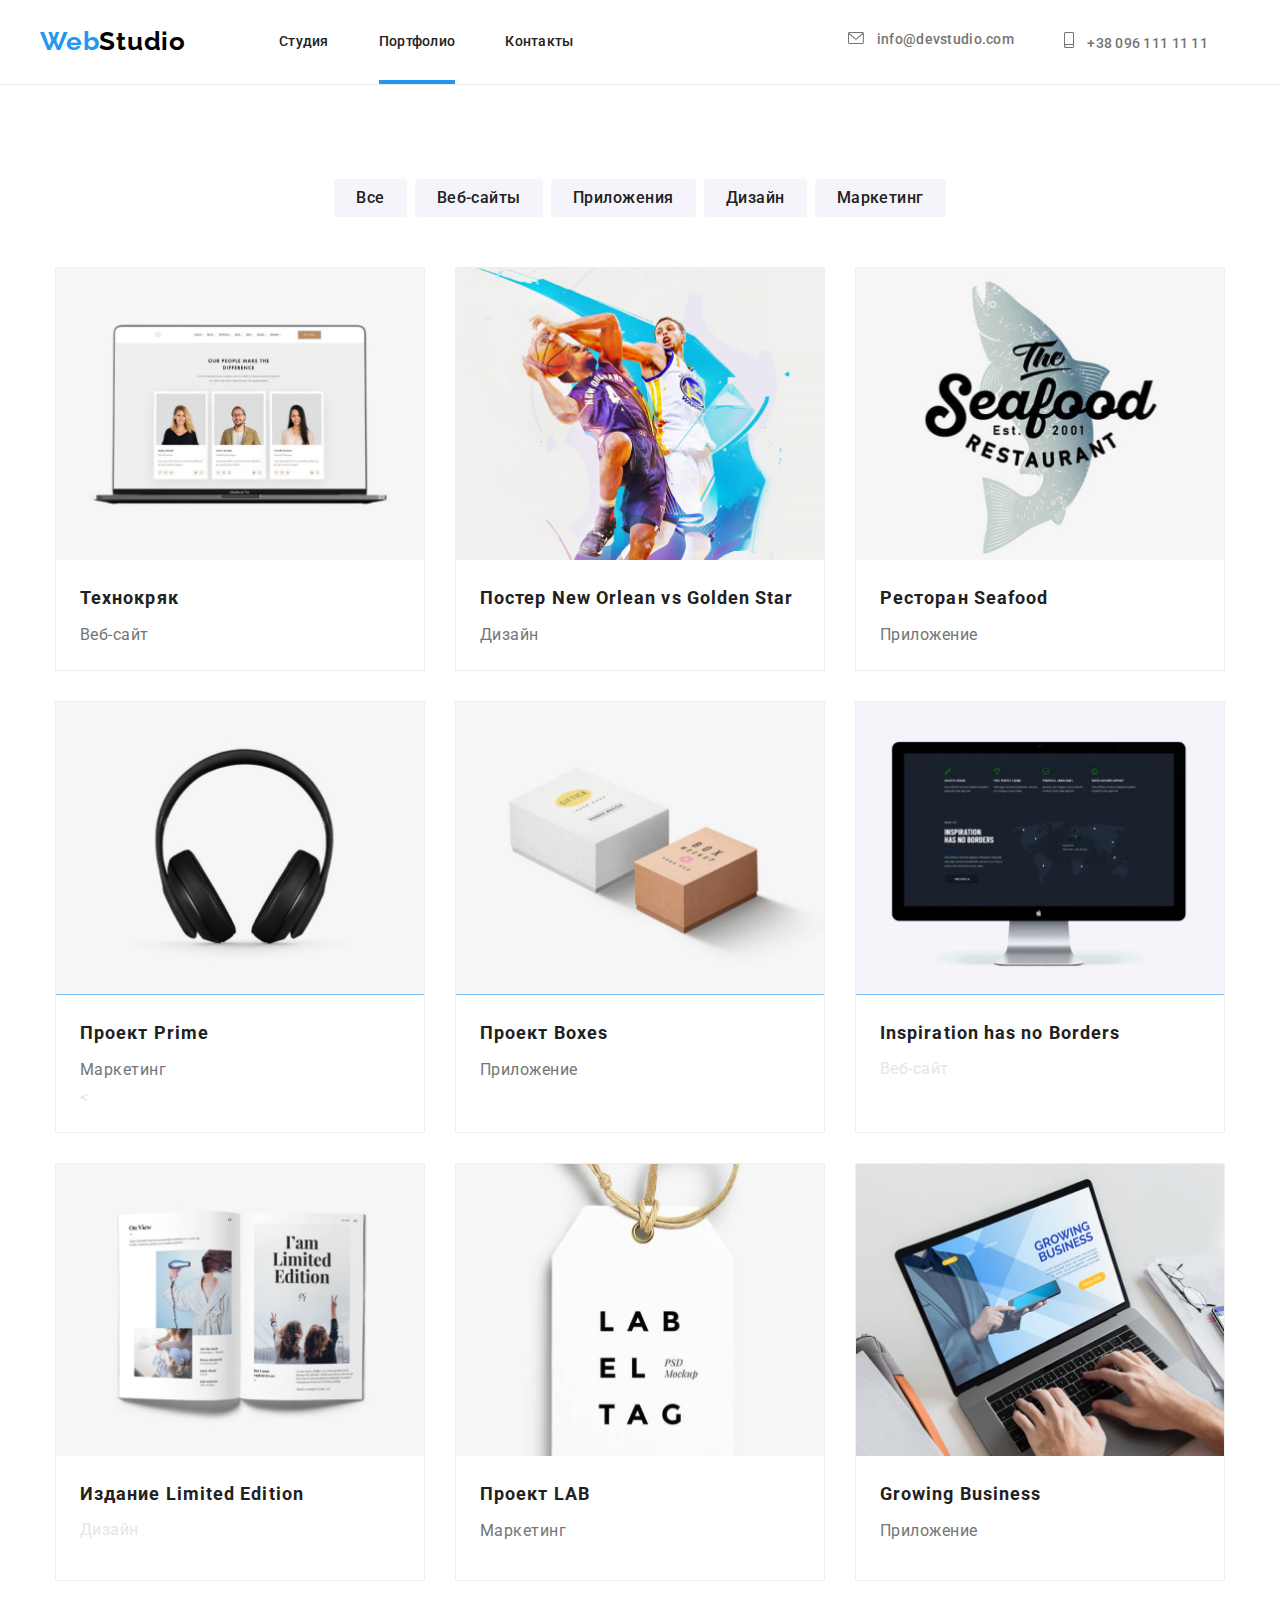
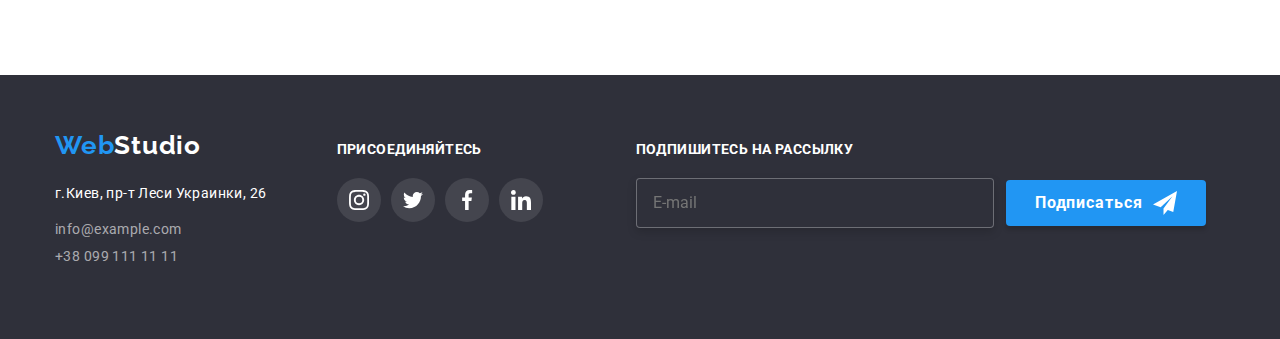
==== commit 901605f6: "Сделал 7-е" ====
--- a/portfolio.html
+++ b/portfolio.html
@@ -1,296 +1,260 @@
 <!DOCTYPE html>
-<html lang="en">
+<html lang="ru">
 
 <head>
     <meta charset="UTF-8">
     <meta http-equiv="X-UA-Compatible" content="IE=edge">
     <meta name="viewport" content="width=device-width, initial-scale=1.0">
-    <title>Portfolio</title>
+    <title>Document</title>
+    <!--сначала нормализатор-->
+    <link rel="stylesheet" href="https://cdn.jsdelivr.net/npm/modern-normalize@1.1.0/modern-normalize.min.css" />
+    <!--без маркеров-->
+    <style>
+        li {
+            list-style: none;
+        }
+    </style>
+    <!--Основные шрифты-->
     <link rel="preconnect" href="https://fonts.googleapis.com">
     <link rel="preconnect" href="https://fonts.gstatic.com" crossorigin>
     <link
         href="https://fonts.googleapis.com/css2?family=Raleway:wght@700&family=Roboto:wght@400;500;700;900&display=swap"
         rel="stylesheet">
-    <link rel="stylesheet" href="https://cdn.jsdelivr.net/npm/modern-normalize@1.1.0/modern-normalize.min.css">
-    <link rel="stylesheet" href="./CSS/styles.css">
+    <!--Ссылка на css-->
+    <link rel="stylesheet" href="./CSS/main.min.css">
 </head>
 
 <body>
+    <!--Header-->
     <header class="header">
-        <div class="container page-header">
-            <nav class="nav">
-                <a href="./index.html" class="logo" class="link"><span class="logo-accept">Web</span><span>Studio</span>
-                </a>
-                <ul class="nav-list-list" class="list-list">
-                    <li class=" nav-item">
-                        <a class="nav-link link" href="./index.html">Студия</a></li>
-                    <li class="nav-item">
-                        <a class="nav-link current link" href="./portfolio.html" class="link">Портфолио</a></li>
-                    <li class="nav-item">
-                        <a class="nav-link link" href="" class="link">Контакты</a></li>
-                </ul>
-            </nav>
-
-            <ul class="header-contact-list">
-                <li class="header-contact-item">
-                    <a class="header-mail link" href="maito:info@devstudio.com" class="link">
-                        <svg class="thumb-icons" width="16" height="12">
-                            <use class="thumb-icons-list" href="./images/icons.svg#icon-envelope-hover">
-                            </use>
-                        </svg>
-                        info@devstudio.com
-                    </a>
-                </li>
-                <li class="header-contact-item">
-                    <a class="header-phone link" href="tel:+380961111111" class="link">
-                        <svg class="thumb-icons" width="10" height="16">
-                            <use class="thumb-icons-list" href="./images/icons.svg#icon-smartphone"></use>
-                        </svg>
-                        +380961111111
-                    </a>
-                </li>
-            </ul>
+        <div class="header__container container">
+            <div class="header__headlink">
+                <a class="header__link" href="webstudio"><span class="header-link-txt">Web</span>Studio</a>
+                <nav class="nav">
+                    <ul class="nav__list list">
+                        <li class="nav__item"><a class="nav__link" href="./index.html">Cтудия</a></li>
+                        <li class="nav__item"><a class="nav__link current" href="#">Портфолио</a></li>
+                        <li class="nav__item"><a class="nav__link" href="#">Контакты</a></li>
+                    </ul>
+                </nav>
+                <!--Посилання на адресу електронної пошти та телефон-->
+                <ul class="header__contacts">
+                    <li class="header__item">
+                        <a class="header__mail" href="mailto:info@devstudio.com" aria-label="mail">
+                            <svg class="header__iconmail" width="16" height="12">
+                                <use href="./images/icons.svg#icon-envelope-hover"></use>
+                            </svg> info@devstudio.com</a></li>
+                    <li class="header__item">
+                        <a class="header__phone" href="tel:+380961111111" aria-label="tel">
+                            <svg class="header__icontel" width="10" height="16">
+                                <use href="./images/icons.svg#icon-smartphone"></use>
+                            </svg> +38 096 111 11 11</a></li>
+                </ul>
+            </div>
         </div>
     </header>
-    <main>
-        <section class=" section">
+    <!--Main content-->
+    <main class="main-button">
+        <section class="main-button__container">
             <div class="container">
-                <h1 hidden>Блок кнопок </h1>
-                <ul class="filter-list list ">
-                    <li class="filter-iteam">
-                        <button type="button" class="filter-button ">Всё</button></li>
-                    <li class="filter-iteam">
-                        <button type="button" class="filter-button">Веб-сайт</button></li>
-                    <li class="filter-iteam">
-                        <button type="button" class="filter-button">Приложения</button></li>
-                    <li class="filter-iteam">
-                        <button type="button" class="filter-button">Дизайн</button></li>
-                    <li class="filter-iteam">
-                        <button type="button" class="filter-button">Маркетинг</button></li>
-                </ul>
-                <ul class="projects list">
-                    <li class="projects-item">
-                        <a href="" class="projects-link link">
-                            <div class="projects-overlayy">
-                                <img class="projects-pic" src="./Images Port/img (10).jpg" alt="Ноут с сайтом"
-                                    width="370" height="294">
-                                <p class="projects-descr">Ресурс предлагает комплексные предложения с разным уровнем
-                                    функционала и сервисов.
-                                    Все это позволит посетителю
-                                    получить исчерпывающие сведения окомпании или частном лице.</p>
-                            </div>
-                            <div class="card">
-                                <h2 class="projects-title">Технокряк</h2>
-                                <p class="projects-text">Веб-сайт</p>
-                            </div>
-                        </a>
-                    </li>
-                    <li class="projects-item">
-                        <a href="" class="projects-link link">
-                            <div class="projects-overlayy">
-                                <img class="projects-pic" src="./Images Port/img (11).jpg" alt="Баскетболисты"
-                                    width="370" height="294">
-                                <p class="projects-descr">Ресурс предлагает комплексные предложения с разным уровнем
-                                    функционала и сервисов.
-                                    Все это позволит посетителю
-                                    получить исчерпывающие сведения окомпании или частном лице.</p>
-                            </div>
-                            <div class="card">
-                                <h2 class="projects-title">Постер New Orlean vs Golden Star</h2>
-                                <p class="projects-text">Дизайн</p>
-                            </div>
-                        </a>
-                    </li>
-                    <li class="projects-item">
-                        <a href="" class="projects-link link">
-                            <div class="projects-overlayy">
-                                <img class="projects-pic" src="./Images Port/img (12).jpg" alt="Ресторан" width="370"
-                                    height="294">
-                                <p class="projects-descr">Ресурс предлагает комплексные предложения с разным уровнем
-                                    функционала и сервисов.
-                                    Все это позволит посетителю
-                                    получить исчерпывающие сведения окомпании или частном лице.</p>
-                            </div>
-                            <div class="card">
-                                <h2 class="projects-title">Ресторан Seafood</h2>
-                                <p class="projects-text">Приложение</p>
-                            </div>
-                        </a>
-                    </li>
-                    <li class="projects-item">
-                        <a href="" class="projects-link link">
-                            <div class="projects-overlayy">
-                                <img class="projects-pic" src="./Images Port/img (13).jpg" alt="Науникик" width="370"
-                                    height="294">
-                                <p class="projects-descr">Ресурс предлагает комплексные предложения с разным уровнем
-                                    функционала и сервисов.
-                                    Все это позволит посетителю
-                                    получить исчерпывающие сведения окомпании или частном лице.</p>
-                            </div>
-                            <div class="card">
-                                <h2 class="projects-title">Проект Prime</h2>
-                                <p class="projects-text">Маркетинг</p>
-                            </div>
-                        </a>
-                    </li>
-                    <li class="projects-item">
-                        <a href="" class="projects-link link">
-                            <div class="projects-overlayy">
-                                <img class="projects-pic" src="./Images Port/img (14).jpg" alt="Боксы" width="370"
-                                    height="294">
-                                <p class="projects-descr">Ресурс предлагает комплексные предложения с разным уровнем
-                                    функционала и сервисов.
-                                    Все это позволит посетителю
-                                    получить исчерпывающие сведения окомпании или частном лице.</p>
-                            </div>
-                            <div class="card">
-                                <h2 class="projects-title">Проект Bokses</h2>
-                                <p class="projects-text">Приложение</p>
-                            </div>
-                        </a>
-                    </li>
-                    <li class="projects-item">
-                        <a href="" class="projects-link link">
-                            <div class="projects-overlayy">
-                                <img class="projects-pic" src="./Images Port/img (15).jpg" alt="Пример сайта"
-                                    width="370" height="294">
-                                <p class="projects-descr">Ресурс предлагает комплексные предложения с разным уровнем
-                                    функционала и сервисов.
-                                    Все это позволит посетителю
-                                    получить исчерпывающие сведения окомпании или частном лице.</p>
-                            </div>
-                            <div class="card">
-                                <h2 class="projects-title">Inspirations has no borders</h2>
-                                <p class="projects-text">Веб-сайт</p>
-                            </div>
-                        </a>
-                    </li>
-                    <li class="projects-item">
-                        <a href="" class="projects-link link">
-                            <div class="projects-overlayy">
-                                <img class="projects-pic" src="./Images Port/img (16).jpg" alt="книга" width="370"
-                                    height="294">
-                                <p class="projects-descr">Ресурс предлагает комплексные предложения с разным уровнем
-                                    функционала и сервисов.
-                                    Все это позволит посетителю
-                                    получить исчерпывающие сведения окомпании или частном лице.</p>
-                            </div>
-                            <div class="card">
-                                <h2 class="projects-title">Издание Limited Adition</h2>
-                                <p class="projects-text">Дизайн</p>
-                            </div>
-                        </a>
-                    </li>
-                    <li class="projects-item">
-                        <a href="" class="projects-link link">
-                            <div class="projects-overlayy">
-                                <img class="projects-pic" src="./Images Port/img (17).jpg" alt="Бирка" width="370"
-                                    height="294">
-                                <p class="projects-descr">Ресурс предлагает комплексные предложения с разным уровнем
-                                    функционала
-                                    и сервисов.
-                                    Все это позволит посетителю
-                                    получить исчерпывающие сведения окомпании или частном лице.</p>
-                            </div>
-                            <div class="card">
-                                <h2 class="projects-title">Проект Lab</h2>
-                                <p class="projects-text">Маркетинг</p>
-                            </div>
-                        </a>
-                    </li>
-                    <li class="projects-item">
-                        <a href="" class="projects-link link">
-                            <div class="projects-overlayy">
-                                <img class="projects-pic" src="Images Port/img (18).jpg" alt="Пример приложения"
-                                    width="370" height="294">
-                                <p class="projects-descr">Ресурс предлагает комплексные предложения с разным уровнем
-                                    функционала
-                                    и сервисов.
-                                    Все это позволит посетителю
-                                    получить исчерпывающие сведения окомпании или частном лице.</p>
-                            </div>
-                            <div class="card">
-                                <h2 class="projects-title">Growing Business</h2>
-                                <p class="projects-text">Приложение</p>
-                            </div>
-                        </a>
-                    </li>
-                </ul>
-
-
-            </div>
-
+                <h2 hidden>Main content</h2>
+                <ul class="main-button__list">
+                    <li class="main-button__item"><button class="main-button__first" type="button">Все</button></li>
+                    <li class="main-button__item"><button class="main-button__scnd" type="button">Веб-сайты</button>
+                    </li>
+                    <li class="main-button__item"><button class="main-button__thd" type="button">Приложения</button>
+                    </li>
+                    <li class="main-button__item"><button class="main-button__four" type="button">Дизайн</button></li>
+                    <li class="main-button__item"><button class="main-button__five" type="button">Маркетинг</button>
+                    </li>
+                </ul>
+                <ul class="portfolio-content">
+                    <li class="portfolio__item">
+                        <div class="portfolio-overlay">
+                            <img class="portfolio__image" src="./Images Port/img (10).jpg" alt="Технокряк" width="370"
+                                height="294">
+                            <p class="text-overlay">Ресурс предлагает комплексные предложения с разным уровнем
+                                функционала и сервисов. Все это позволит посетителю получить исчерпывающие сведения о
+                                компании или частном лице.</p>
+                        </div>
+                        <div class="portfolio-text">
+                            <h3 class="portfolio__title">Технокряк</h3>
+                            <p class="portfolio__subtitle" lang="ru">Веб-сайт</p>
+                        </div>
+                    </li>
+                    <li class="portfolio__item">
+                        <div class="portfolio-overlay">
+                            <img class="portfolio__image" src="./Images Port/img (11).jpg"
+                                alt="Постер New Orlean vs Golden Star" width="370" height="294">
+                            <p class="text-overlay">Ресурс предлагает комплексные предложения с разным уровнем
+                                функционала и сервисов. Все это позволит посетителю получить исчерпывающие сведения о
+                                компании или частном лице.</p>
+                        </div>
+                        <div class="portfolio-text">
+                            <h3 class="portfolio__title">Постер New Orlean vs Golden Star</h3>
+                            <p class="portfolio__subtitle" lang="ru">Дизайн</p>
+                        </div>
+                    </li>
+                    <li class="portfolio__item">
+                        <div class="portfolio-overlay">
+                            <img class="portfolio__image" src="./Images Port/img (12).jpg" alt="Ресторан Seafood"
+                                width="370" height="294">
+                            <p class="text-overlay">Ресурс предлагает комплексные предложения с разным уровнем
+                                функционала и сервисов. Все это позволит посетителю получить исчерпывающие сведения о
+                                компании или частном лице.</p>
+                        </div>
+                        <div class="portfolio-text">
+                            <h3 class="portfolio__title">Ресторан Seafood</h3>
+                            <p class="portfolio__subtitle" lang="ru">Приложение</p>
+                        </div>
+                    </li>
+                    <li class="portfolio__item">
+                        <div class="portfolio-overlay">
+                            <img class="portfolio__image" src="./Images Port/img (13).jpg" alt="Проект Prime"
+                                width="370" height="294">
+                            <p class="text-overlay">Ресурс предлагает комплексные предложения с разным уровнем
+                                функционала и сервисов. Все это позволит посетителю получить исчерпывающие сведения о
+                                компании или частном лице.</p>
+                        </div>
+                        <div class="portfolio-text">
+                            <h3 class="portfolio__title">Проект Prime</h3>
+                            <p class="portfolio__subtitle" lang="ru">Маркетинг</p>
+                            < </div> </li> <li class="portfolio__item">
+                                <div class="portfolio-overlay">
+                                    <img class="portfolio__image" src="./Images Port/img (14).jpg" alt="Проект Boxes"
+                                        width="370" height="294">
+                                    <p class="text-overlay">Ресурс предлагает комплексные предложения с разным уровнем
+                                        функционала и сервисов. Все это позволит посетителю получить исчерпывающие
+                                        сведения о компании или частном лице.</p>
+                                </div>
+                                <div class="portfolio-text">
+                                    <h3 class="portfolio__title">Проект Boxes</h3>
+                                    <p class="portfolio__subtitle" lang="ru">Приложение</p>
+                                </div>
+                    </li>
+                    <li class="portfolio__item">
+                        <div class="portfolio-overlay">
+                            <img class="portfolio__image" src="./Images Port/img (15).jpg"
+                                alt="Inspiration has no Borders" width="370" height="294">
+                            <p class="text-overlay">Ресурс предлагает комплексные предложения с разным уровнем
+                                функционала и сервисов. Все это позволит посетителю получить исчерпывающие сведения о
+                                компании или частном лице.</p>
+                        </div>
+                        <div class="portfolio-text">
+                            <h3 class="portfolio__title">Inspiration has no Borders</h3>
+                            <p class="main-text" lang="ru">Веб-сайт</p>
+                        </div>
+                    </li>
+                    <li class="portfolio__item">
+                        <div class="portfolio-overlay">
+                            <img class="portfolio__image" src="./Images Port/img (16).jpg" alt="Издание Limited Edition"
+                                width="370" height="294">
+                            <p class="text-overlay">Ресурс предлагает комплексные предложения с разным уровнем
+                                функционала и сервисов. Все это позволит посетителю получить исчерпывающие сведения о
+                                компании или частном лице.</p>
+                        </div>
+                        <div class="portfolio-text">
+                            <h3 class="portfolio__title">Издание Limited Edition</h3>
+                            <p class="main-text" lang="ru">Дизайн</p>
+                        </div>
+                    </li>
+                    <li class="portfolio__item">
+                        <div class="portfolio-overlay">
+                            <img class="portfolio__image" src="./Images Port/img (17).jpg" alt="Проект LAB" width="370"
+                                height="294">
+                            <p class="text-overlay">Ресурс предлагает комплексные предложения с разным уровнем
+                                функционала и сервисов. Все это позволит посетителю получить исчерпывающие сведения о
+                                компании или частном лице.</p>
+                        </div>
+                        <div class="portfolio-text">
+                            <h3 class="portfolio__title">Проект LAB</h3>
+                            <p class="portfolio__subtitle" lang="ru">Маркетинг</p>
+                        </div>
+                    </li>
+                    <li class="portfolio__item">
+                        <div class="portfolio-overlay">
+                            <img class="portfolio__image" src="./Images Port/img (18).jpg" alt="Growing Business"
+                                width="370" height="294">
+                            <p class="text-overlay">Ресурс предлагает комплексные предложения с разным уровнем
+                                функционала и сервисов. Все это позволит посетителю получить исчерпывающие сведения о
+                                компании или частном лице.</p>
+                        </div>
+                        <div class="portfolio-text">
+                            <h3 class="portfolio__title">Growing Business</h3>
+                            <p class="portfolio__subtitle" lang="ru">Приложение</p>
+                        </div>
+                    </li>
+                </ul>
+            </div>
         </section>
+
     </main>
+    <!--Footer-->
     <footer class="footer">
-        <div class="container footer-container">
-
-            <div class="adress">
-                <a class="footer-logo" href="./index.html" class="logo"><span class="logo-accept">Web</span><span
-                        class="Studio">Studio</span>
-                </a>
-                <address class="footer-adress">
-                    <ul class="footer-list">
-                        <li class="footer-item">
-                            <a class="footer-adress-link"
-                                href="https://www.google.com/maps/search/%D0%BF%D1%80%D0%BE%D1%81%D0%BF%D0%B5%D0%BA%D1%82+%D0%BB%D0%B5%D1%81%D0%B8+%D1%83%D0%BA%D1%80%D0%B0%D0%B8%D0%BD%D0%BA%D0%B8+26/@50.4728094,30.4184101,12z/data=!3m1!4b1">г.Киев
-                                пр-т Леси Украинки,26
-                            </a>
-                        </li>
-                        <li class="footer-item">
-                            <a class="footer-mail-link" href="mailto:info@example.com">info@example.com
-                            </a>
-                        </li>
-                        <li class="footer-item"><a class="footer-tel-link" href="tel:+380991111111">+380991111111</a>
-                        </li>
-                    </ul>
+        <div class="footer__container">
+            <div class="footer__contacts">
+                <a class="footer__link" href="webstudio"><span class="footer__logo">Web</span>Studio</a>
+                <address class="footer__address">
+                    <p class="footer__text">г.Киев, пр-т Леси Украинки, 26</p>
                 </address>
-            </div>
-            <div class="social-footer">
-                <h3 class="footer-join">ПРИСОЕДИНЯЙТЕСЬ </h3>
-                <ul class="socials-footer-list">
-                    <li class="social-footer-iteam">
-                        <a class="social-footer-link link" href="">
-                            <svg class="footer-icon" width="20" height="20">
+                <ul class="footer__list">
+                    <li class="footer__item"><a class="footer__mail"
+                            href="mailto:info@example.com"><span>info@example.com</span></a></li>
+                    <li class="footer__item"><a class="footer__phone" href="tel:+380991111111">+38 099 111 11 11</a>
+                    </li>
+                </ul>
+            </div>
+            <div class="footer-sites">
+                <h2 class="footer__title">ПРИСОЕДИНЯЙТЕСЬ</h2>
+                <ul class="footer__listicon">
+                    <li class="footer__itemicon">
+                        <a class="footer__linkicon" href="" target="_blank" rel="noopener noreferrer">
+                            <svg class="footer__icon" width="20" height="20">
                                 <use href="./images/icons.svg#icon-instagram-2-4"></use>
                             </svg>
                         </a>
                     </li>
-                    <li class="social-footer-iteam">
-                        <a class="social-footer-link link" href="">
-                            <svg class="footer-icon" width="20" height="20">
-                                <use href="./images/icons.svg#icon-twitter-1-5"></use>
-                            </svg>
-                        </a>
-                    </li>
-                    <li class="social-footer-iteam">
-                        <a class="social-footer-link link" href="">
-                            <svg class="footer-icon" width="20" height="20">
+                    <li class="footer__itemicon">
+                        <a class="footer__linkicon" href="" target="_blank" rel="noopener noreferrer">
+                            <svg class="footer__icon" width="20" height="20">
+                                <use href="./images/icons.svg#icon-twitter"></use>
+                            </svg>
+                        </a>
+                    </li>
+                    <li class="footer__itemicon">
+                        <a class="footer__linkicon" href="" target="_blank" rel="noopener noreferrer">
+                            <svg class="footer__icon" width="20" height="20">
                                 <use href="./images/icons.svg#icon-facebook"></use>
                             </svg>
                         </a>
                     </li>
-                    <li class="social-footer-iteam ">
-                        <a class="social-footer-link link" href="">
-                            <svg class="footer-icon" width="20" height="20">
-                                <use href="./images/icons.svg#icon-linkedin-1-4"></use>
-                            </svg>
-                        </a>
-                    </li>
-                </ul>
-            </div>
-
-            <form class="form-footer">
-                <p class="form-footer-title">Подпишитесь на рассылку</p>
-                <div class="from-footer-field">
-                    <input type="email" name="mail" id="mail" placeholder="E-mail">
-                    <button type="submit" class="form-footer-button">Подписаться
-                        <svg class="form-footer-icon">
-                            <use href="./images/icons.svg#icon-send"></use>
-                        </svg>
-                    </button>
-            </form>
-        </div>
+                    <li class="footer__itemicon">
+                        <a class="footer__linkicon" href="" target="_blank" rel="noopener noreferrer">
+                            <svg class="footer__icon" width="20" height="20">
+                                <use href="./images/icons.svg#icon-linkedin"></use>
+                            </svg>
+                        </a>
+                    </li>
+                </ul>
+            </div>
+            <!--Рассылка використання елементів форм-->
+            <div class="footer-subscription">
+                <form class="footer__form" autocomplete="off">
+                    <h2 class="footer__secondtitle">ПОДПИШИТЕСЬ НА РАССЫЛКУ</h2>
+                    <div class="footer__dispatch">
+                        <label class="footer__label">
+                            <input class="footer__iput" type="email" placeholder="E-mail" name="email" />
+                        </label>
+                        <span class="footer__span">
+                            <button class="footer__button" type="submit">Подписаться
+                                <svg class="footer__sendicon" width="24" height="24">
+                                    <use href="./images/icons.svg#icon-send"></use>
+                                </svg>
+                            </button>
+                        </span>
+                    </div>
+                </form>
+            </div>
         </div>
     </footer>
 </body>
--- a/CSS/main.min.css
+++ b/CSS/main.min.css
@@ -0,0 +1 @@
+:root{--main-font:"Roboto", sans-serif;--secondary-font:"Raleway", sans-serif;--primary-color: #212121;--accent-color: #2196F3;--color-text: #757575;--white-text: #ffffff;--animation:cubic-bezier(0.4, 0, 0.2, 1) }body{font-family:var(--main-font);font:size 14px;line-height:1.71;letter-spacing:.03em;color:#e5e5e5}a{text-decoration:none}*,*::before,*::after{box-sizing:border-box}h1,h2,h3,h4,p{margin-top:0}.main-button__first{font-family:var(--main-font);font-size:16px;font-weight:500;line-height:1.62;letter-spacing:.03em;text-align:center;color:var(--primary-color);background-color:#f5f4fa}.main-button__scnd{font-family:var(--main-font);font-size:16px;font-weight:500;line-height:1.62;letter-spacing:.03em;text-align:center;color:var(--primary-color);background-color:#f5f4fa}.main-button__thd{font-family:var(--main-font);font-size:16px;font-weight:500;line-height:1.62;letter-spacing:.03em;text-align:center;color:var(--primary-color);background-color:#f5f4fa}.main-button__four{font-family:var(--main-font);font-size:16px;font-weight:500;line-height:1.62;letter-spacing:.03em;text-align:center;color:var(--primary-color);background-color:#f5f4fa}.main-button__five{font-family:var(--main-font);font-size:16px;font-weight:500;line-height:1.62;letter-spacing:.03em;text-align:center;color:var(--primary-color);background-color:#f5f4fa}button:hover{background-color:var(--accent-color);color:var(--white-text)}.button:focus{background-color:var(--accent-color);color:var(--white-text)}.button{cursor:pointer;transition:color 250ms var(--animation),background-color 250ms var(--animation)}button{border:none;border-radius:4px}.header__link{font-family:var(--secondary-font);font-weight:700;font-size:26px;line-height:.83;letter-spacing:.03em;color:#000}.header-link-txt{color:var(--accent-color)}.nav__list{font-family:var(--main-font);font-weight:500;font-size:14px;line-height:1.14;letter-spacing:.02em;color:var(--primary-color)}.nav__link{transition:color 250ms var(--animation)}.nav__link:hover,.nav__link:focus .nav__link{color:var(--accent-color)}.header__contacts{font-family:var(--main-font);font-size:14px;font-weight:500;line-height:1.14;letter-spacing:.02em;color:var(--color-text)}.header__mail{color:var(--color-text);transition:color 250ms var(--animation)}.header__phone{color:var(--color-text);transition:color 250ms var(--animation)}a{color:var(--primary-color)}.header__mail:hover,:focus{color:var(--accent-color)}.header__phone:hover,:focus{color:var(--accent-color)}.header__container{padding-left:15px;padding-right:15px;margin-left:auto;margin-right:auto;width:1200px}.header__headlink{display:flex}.header__link{display:flex;align-items:center;padding:24px 0px;margin-right:93px}.nav__list{display:flex;align-items:center;padding:0px;margin:0px}.nav__link{display:flex;align-items:center;padding:34px 0px;margin:0px}.nav__item{display:block;margin-right:50px}.nav__item:last-child{margin-right:0px}.header__contacts{display:flex;margin-left:auto;margin-top:0px;margin-bottom:0px;padding:32px}.header__item:not(:last-child){margin-right:50px}.header{border-bottom:1px solid;color:#ececec}.header__iconmail,.header__icontel{margin-right:10px;fill:#757575}.header__phone .header__icontel,.header__mail .header__iconmail{transition:fill 250ms var(--animation)}.header__phone:hover .header__icontel,.header__phone:focus .header__icontel{fill:var(--accent-color)}.header__mail:hover .header__iconmail,.header__mail:focus .header__iconmail{fill:var(--accent-color)}.nav__link{position:relative}.current{transition:transform 250ms var(--animation),opacity 250ms var(--animation)}.current:hover::after{transform:scale(1);opacity:1}.current::after{position:absolute;content:"";display:block;width:100%;height:4px;bottom:0;left:0;background-color:#2196f3;color:var(--accent-color)}.efectdecision{background-color:#2f303a}.efectdecision__title{font-family:var(--main-font);font-weight:900;font-size:44px;line-height:1.36;letter-spacing:.06em;color:var(--white-text)}.efectdecision__button{font-family:var(--main-font);font-size:16px;font-weight:700;line-height:1.87;letter-spacing:.06em;text-align:center;background-color:var(--accent-color);color:var(--white-text)}.efectdecision__button{cursor:pointer}.efectdecision{padding-top:200px;padding-bottom:200px;margin-left:auto;margin-right:auto;text-align:center}.efectdecision__title{margin:0px auto;margin-bottom:30px}.efectdecision__button{min-width:200px;padding:10px 32px}button{border:none;border-radius:4px}.efectdecision__title{width:696px;height:120px}.efectdecision{height:600px;margin-left:auto;margin-right:auto;background-image:linear-gradient(to right, rgba(47, 48, 58, 0.4), rgba(47, 48, 58, 0.4)),url(../images/background.jpg);background-position:center;background-repeat:no-repeat;background-size:cover;box-shadow:0px 4px 4px 0px rgba(0,0,0,.2509803922)}.quality__subtitle{font-family:var(--main-font);font-size:14px;font-weight:700;line-height:1.14;letter-spacing:.03em;text-align:left;color:var(--primary-color)}.quality__text{font-family:var(--main-font);font-size:14px;font-weight:400;line-height:1.71;letter-spacing:.03em;text-align:left;color:var(--color-text)}.quality{padding-top:94px;padding-bottom:94px}.quality__container{width:1200px;padding-left:15px;padding-right:15px;margin-right:auto;margin-left:auto}.quality__list{display:flex;margin:0px;padding:0px}.quality__item{margin-right:30px}.quality__item:last-child{margin-right:0px}.quality__subtitle{margin-bottom:10px}.quality__text{width:270px;height:75px;margin-bottom:0px}.quality__icon{width:270px;height:120px;background-color:#f5f4fa;margin-bottom:30px;display:flex;justify-content:center;align-items:center}.whatwedo{display:flex;margin-bottom:94px}.whatwedo__container{width:1200px;margin-right:auto;margin-left:auto;padding-left:15px;padding-right:15px}.whatwedo__secondtitle{margin-bottom:50px}.whatwedo__list{display:flex}.whatwedo__list{margin:0px;padding:0px}.whatwedo__item{margin-right:30px}.whatwedo__item:last-child{margin-right:0px}.whatwedo__container{z-index:10}.whatwedo__position-actions{position:absolute;bottom:0;left:0;width:100%;height:70px;background:rgba(47,48,58,.8);box-shadow:0px 4px 4px 0px;display:flex;justify-content:center}.whatwedo__image{display:block;max-width:100%;height:auto}.whatwedo__position-img{position:relative}.whatwedo__text{margin:0px;padding:0px;justify-content:center;font-family:var(--main-font);font-size:14px;font-weight:700;line-height:1.14;letter-spacing:.03em;text-align:center;color:var(--white-text);padding-top:27px;padding-bottom:27px}.text-overlay{margin:0}.comand{background-color:#f5f4fa}.secondtitle{font-family:var(--main-font);font-size:36px;font-weight:700;line-height:1.16;letter-spacing:.03em;text-align:center;color:var(--primary-color)}.comand__secondtitle{font-family:var(--main-font);font-size:36px;font-weight:700;line-height:1.16;letter-spacing:.03em;text-align:center;color:var(--primary-color)}.comand__subtitle{font-family:var(--main-font);font-size:16px;font-style:normal;font-weight:500;line-height:1.18;letter-spacing:.03em;text-align:center;color:var(--primary-color)}.comand__text{font-family:var(--main-font);font-size:16px;font-weight:400;line-height:1.17;letter-spacing:.03em;text-align:center;color:var(--color-text)}.comand-image{background-image:url()}.comand{padding-top:94px;padding-bottom:94px}.comand__container{width:1200px;margin-right:auto;margin-left:auto;padding-top:0px;padding-right:15px;padding-left:15px}.comand__secondtitle{margin:0px;margin-bottom:50px}.comand__list{display:flex;margin:0px;padding:0px}.comand__image{display:block}.comand__item{display:block;margin-right:30px}.comand__item:last-child{margin-right:0px}.comand__general{padding-top:30px;padding-bottom:30px;margin:0px}.comand__subtitle{margin-bottom:0px}.comand__text{margin-top:10px;margin-bottom:16px}.comand__general{background-color:#fff}.comand__iconlist{display:flex;list-style-type:none;padding-left:0px;justify-content:center}.comand__icon{transition:fill 250ms var(--animation)}.comand__link{display:flex;justify-content:center;align-items:center;width:44px;height:44px;border-radius:50%;transition:background-color 250ms var(--animation),fill 250ms var(--animation)}.comand__link:hover .comand__icon,.comand__link:focus .comand__icon{fill:#fff}.comand__link:hover,.comand__link:focus{background-color:#2196f3}.comand__link{fill:#afb1b8}.comand__iconitem{list-style-type:none;display:flex;padding-left:0;justify-content:center}.comand__iconitem:not(:last-child){margin-right:10px}.comand__item{box-shadow:0px 4px 4px 0px rgba(0,0,0,.2509803922);border-radius:4px}.clients{display:flex;padding-top:94px;padding-bottom:94px}.clients__container{width:1200px;margin-right:auto;margin-left:auto;padding-left:15px;padding-right:15px}.clients__list{display:flex;padding:0px;margin-top:0px;margin-bottom:0px}.clients__link{display:flex;justify-content:center;align-items:center;width:170px;height:92px}.clients__item{margin-right:30px;display:flex;list-style-type:none}.clients__item:last-child{margin-right:0px}.clients__link{border:1px solid #afb1b8;border-radius:4px;transition:fill 250ms var(--animation),border 250ms var(--animation)}.clients__icon{fill:#afb1b8;background-position:center;background-repeat:no-repeat;transition:fill 250ms var(--animation)}.clients__link:hover,.clients__link:focus{border:1px solid var(--accent-color)}.clients__link:hover .clients__icon,.clients__link:focus .clients__icon{fill:var(--accent-color)}.footer{background-color:#2f303a}.footer__address{font-family:var(--main-font);font-style:normal;font-size:14px;font-weight:400;line-height:1.71;letter-spacing:.03em;text-align:left;color:var(--white-text)}.footer__link{font-family:var(--secondary-font);font-weight:700;font-size:26px;line-height:.83;letter-spacing:.03em;color:var(--white-text)}.footer__logo{color:var(--accent-color)}.footer__mail{font-family:var(--main-font);font-size:14px;font-weight:400;line-height:1.71;letter-spacing:.03em;text-align:left;color:rgba(255,255,255,.6)}.footer__phone{font-family:var(--main-font);font-size:14px;font-weight:400;line-height:1.71;letter-spacing:.03em;text-align:left;color:rgba(255,255,255,.6)}a{text-decoration:none}.footer{padding-top:60px;padding-bottom:60px}.footer__container{width:1200px;padding-right:15px;padding-left:15px;margin-right:auto;margin-left:auto}.footer__text{margin-top:20px;margin-bottom:9px}.footer__list{margin:0px;padding:0px;list-style:none;display:block;margin-bottom:9px}.footer__container{align-items:baseline;display:flex}.footer__contacts{margin-right:70px}.footer__title{font-family:var(--main-font);font-weight:700px;font-size:14px;line-height:1.14;letter-spacing:.03em;color:var(--white-text);margin-top:0px;display:flex;margin-bottom:20px}.footer__listicon{display:flex;justify-content:center;align-items:center;margin:0px;padding:0px;list-style-type:none}.footer__linkicon{display:flex;justify-content:center;align-items:center;width:44px;height:44px;border-radius:50%;background-color:rgba(255,255,255,.1);background-repeat:no-repeat;background-position:center;transition:background-color 250ms var(--animation)}.footer__linkicon:hover,.footer__linkicon:focus{background-color:var(--accent-color)}.footer__itemicon:not(:last-child){margin-right:10px}.footer__icon{fill:var(--white-text);background-position:center;background-repeat:no-repeat;transition:background-color 250ms var(--animation),fill 250ms var(--animation)}.footer__icon:hover,.footer__icon:focus{background-color:#2196f3;fill:#fff}.footer-subscription{display:flex;margin-left:93px;padding:0px}.footer__secondtitle{font-family:var(--main-font);font-weight:700px;font-size:14px;line-height:1.14;letter-spacing:.03em;color:var(--white-text);margin-top:0px;display:flex;margin-bottom:20px;text-transform:uppercase;display:flex}.footer__dispatch{display:flex;align-items:center;margin-top:20px}.footer__dispatch input{padding:15px 16px;width:358px;height:50px;border:1px solid rgba(255,255,255,.3);box-sizing:border-box;filter:drop-shadow(0px 4px 4px rgba(0, 0, 0, 0.15));border-radius:4px;background:#2f303a;color:var(--white-text)}.footer__sendicon{margin-left:10px;fill:var(--white-text)}.footer__button{display:inline-flex;align-items:center;margin-left:12px;padding:8px 29px;text-align:center;font-family:var(--main-font);font-size:16px;font-weight:700;line-height:1.87;letter-spacing:.06em;text-align:center;box-shadow:0px 4px 4px rgba(0,0,0,.15);background-color:var(--accent-color);color:var(--white-text);cursor:pointer}.footer__span{display:flex}.main-button__first{font-family:var(--main-font);font-size:16px;font-weight:500;line-height:1.62;letter-spacing:.03em;text-align:center;color:var(--primary-color);background-color:#f5f4fa}.main-button__scnd{font-family:var(--main-font);font-size:16px;font-weight:500;line-height:1.62;letter-spacing:.03em;text-align:center;color:var(--primary-color);background-color:#f5f4fa}.main-button__thd{font-family:var(--main-font);font-size:16px;font-weight:500;line-height:1.62;letter-spacing:.03em;text-align:center;color:var(--primary-color);background-color:#f5f4fa}.main-button__four{font-family:var(--main-font);font-size:16px;font-weight:500;line-height:1.62;letter-spacing:.03em;text-align:center;color:var(--primary-color);background-color:#f5f4fa}.main-button__five{font-family:var(--main-font);font-size:16px;font-weight:500;line-height:1.62;letter-spacing:.03em;text-align:center;color:var(--primary-color);background-color:#f5f4fa}button:hover{background-color:var(--accent-color);color:var(--white-text)}.button:focus{background-color:var(--accent-color);color:var(--white-text)}.button{cursor:pointer;transition:color 250ms var(--animation),background-color 250ms var(--animation)}.portfolio__title{font-family:var(--main-font);font-size:18px;font-weight:700;line-height:2;letter-spacing:.06em;text-align:left;color:var(--primary-color)}.portfolio__subtitle{font-family:var(--main-font);font-size:16px;font-weight:400;line-height:1.87;letter-spacing:.03em;text-align:left;color:var(--color-text)}.link-current{color:var(--accent-color);text-decoration:none}.link-current:hover .link-current:focus .main-button{display:block}.container{width:1230px;padding-left:15px;padding-right:15px;margin-left:auto;margin-right:auto}.main-button__container{padding:94px 0px}.main-button__list{display:flex;justify-content:center;margin-bottom:50px;margin-top:0px;padding-left:0px}.main-button__list-top:last-child{margin-right:0px}.portfolio-content{display:flex;flex-wrap:wrap;justify-content:center;margin:0px;padding:0px}.portfolio__item{margin-top:0px;margin-left:0px;margin-right:30px;margin-bottom:30px;width:370px;border:1px solid;border-color:#eee}.portfolio__item:nth-child(3n){margin-right:0px}.portfolio__item:nth-last-child(-n+3){margin-bottom:0px}.portfolio-text{padding:20px 24px}.portfolio__title{margin-bottom:4px}.portfolio__subtitle{margin:0px 0px}.main-button__first{margin-right:8px;padding:6px 22px}.main-button__scnd{margin-right:8px;padding:6px 22px}.main-button__thd{margin-right:8px;padding:6px 22px}.main-button__four{margin-right:8px;padding:6px 22px}.main-button__five{margin-right:0px;padding:6px 22px}img{display:block;max-width:100%;height:auto}.portfolio__item{transition:box-shadow 250ms var(--animation)}.portfolio__item:hover,.portfolio__item:focus{box-shadow:0px 3px 1px rgba(0,0,0,.1),0px 1px 2px rgba(0,0,0,.08),0px 2px 2px rgba(0,0,0,.12)}.portfolio-overlay{position:relative;overflow:hidden}.portfolio-overlay:hover .text-overlay,.portfolio-overlay:focus .text-overlay{transform:translateY(0)}.text-overlay{position:absolute;width:100%;height:100%;bottom:0;left:0;transform:translateY(100%);transition:transform 250ms cubic-bezier(0.4, 0, 0.2, 1);background-color:var(--accent-color);display:flex;padding:63px 24px;font-family:var(--main-font);font-size:18px;font-weight:400;line-height:1.5;letter-spacing:.03em;text-align:left;color:var(--white-text)}.modal-text{margin:0px;margin-bottom:12px;font-family:var(--main-font);font-size:20px;font-weight:700;line-height:1.15;letter-spacing:.03em;text-align:center;color:#212121}.label-field{display:flex;cursor:pointer;font-size:12px}.close{display:flex;text-align:center;margin-right:auto;margin-left:auto;padding:10px 56px;font-family:var(--main-font);font-size:16px;font-weight:700;line-height:1.87;letter-spacing:.06em;text-align:center;background-color:var(--accent-color);color:var(--white-text);cursor:pointer}.submite-modaleposition{position:relative}.container-fieldmod{position:relative;display:flex;flex-direction:column;margin:0;border:1px solid rgba(33,33,33,.2);box-sizing:border-box;border-radius:4px;transition:border-color 250ms var(--animation);margin-bottom:4px}.container-fieldmod:last-child{margin-bottom:0px}.container-fieldmod input{margin:0;padding:11px;padding-left:42px;box-sizing:border-box;border-radius:4px;margin:0px;transition:border-color 250ms var(--animation)}.label-field{display:flex;cursor:pointer;color:var(--color-text);margin-bottom:4px}.input-field{width:100%;height:40px;border:none;cursor:pointer}.input-field:hover,:focus-within{border-color:#2196f3;fill:#2196f3}.container-fieldmod:hover,:focus-within{border-color:#2196f3}.input-field:hover+.modicon,.input-field:focus+.modicon{fill:var(--accent-color)}.input-field{outline:none}.modicon{position:absolute;top:50%;left:12px;transform:translateY(-50%);display:inline-block;width:18px;height:18px;transition:fill 250ms var(--animation);fill:#212121}.modicon:hover,:focus-within{fill:var(--accent-color)}.comment-field{margin:0px;resize:none;padding:12px 16px;cursor:pointer;border:1px solid rgba(33,33,33,.2)}.input-fiel{position:absolute;appearance:none}.modicons{position:absolute;left:-36px;width:16px;height:15px;border:2px solid #2a2a2a;border-radius:4px;fill:var(--white-text);margin-left:12px}.input-fiel:checked~.modicons{fill:var(--white-text);border-color:var(--accent-color);background-color:var(--accent-color);background-origin:border-box;background-size:contain}.container-fieldmod-checkbox{display:flex;align-items:center;margin-top:20px;margin-bottom:30px}.hero-form-link{margin-left:4px;color:var(--accent-color);text-decoration:underline;cursor:pointer;font-size:14px}.container-fieldmod-checkbox .checkbox-lable{position:relative;margin-left:36px;display:flex;align-items:center;font-family:"Roboto";font-style:normal;font-weight:400;font-size:14px;line-height:1.7;letter-spacing:.03em;color:var(--color-text)}.backdrop{position:fixed;top:0;left:0;width:100%;height:100%;background-color:rgba(0,0,0,.2);transition:opacity 500ms cubic-bezier(0.4, 0, 0.2, 1),visibility 500ms cubic-bezier(0.4, 0, 0.2, 1),pointer-events 500ms cubic-bezier(0.4, 0, 0.2, 1)}.backdrop.is-hidden{opacity:0;visibility:hidden;pointer-events:none}.modal{position:absolute;top:50%;left:50%;transform:scaleY(1);transform:translate(-50%, -50%);width:528px;height:581px;background-color:var(--white-text);opacity:1;transition:transform 250ms cubic-bezier(0.4, 0, 0.2, 1);box-shadow:0px 1px 3px rgba(0,0,0,.12),0px 1px 1px rgba(0,0,0,.14),0px 2px 1px rgba(0,0,0,.2);border-radius:4px;animation:animate125 3000ms infinite 1000ms}.modal-btn{position:absolute;top:8px;right:8px;padding:0;border-radius:50%;background-color:#fff;width:30px;height:30px;display:flex;justify-content:center;align-items:center;border:1px solid rgba(0,0,0,.1)}.backdrop{position:fixed;top:0;left:0;width:100%;height:100%;background-color:rgba(0,0,0,.2);transition:opacity 500ms cubic-bezier(0.4, 0, 0.2, 1),visibility 500ms cubic-bezier(0.4, 0, 0.2, 1),pointer-events 500ms cubic-bezier(0.4, 0, 0.2, 1)}.backdrop.is-hidden{opacity:0;visibility:hidden;pointer-events:none}/*# sourceMappingURL=main.min.css.map */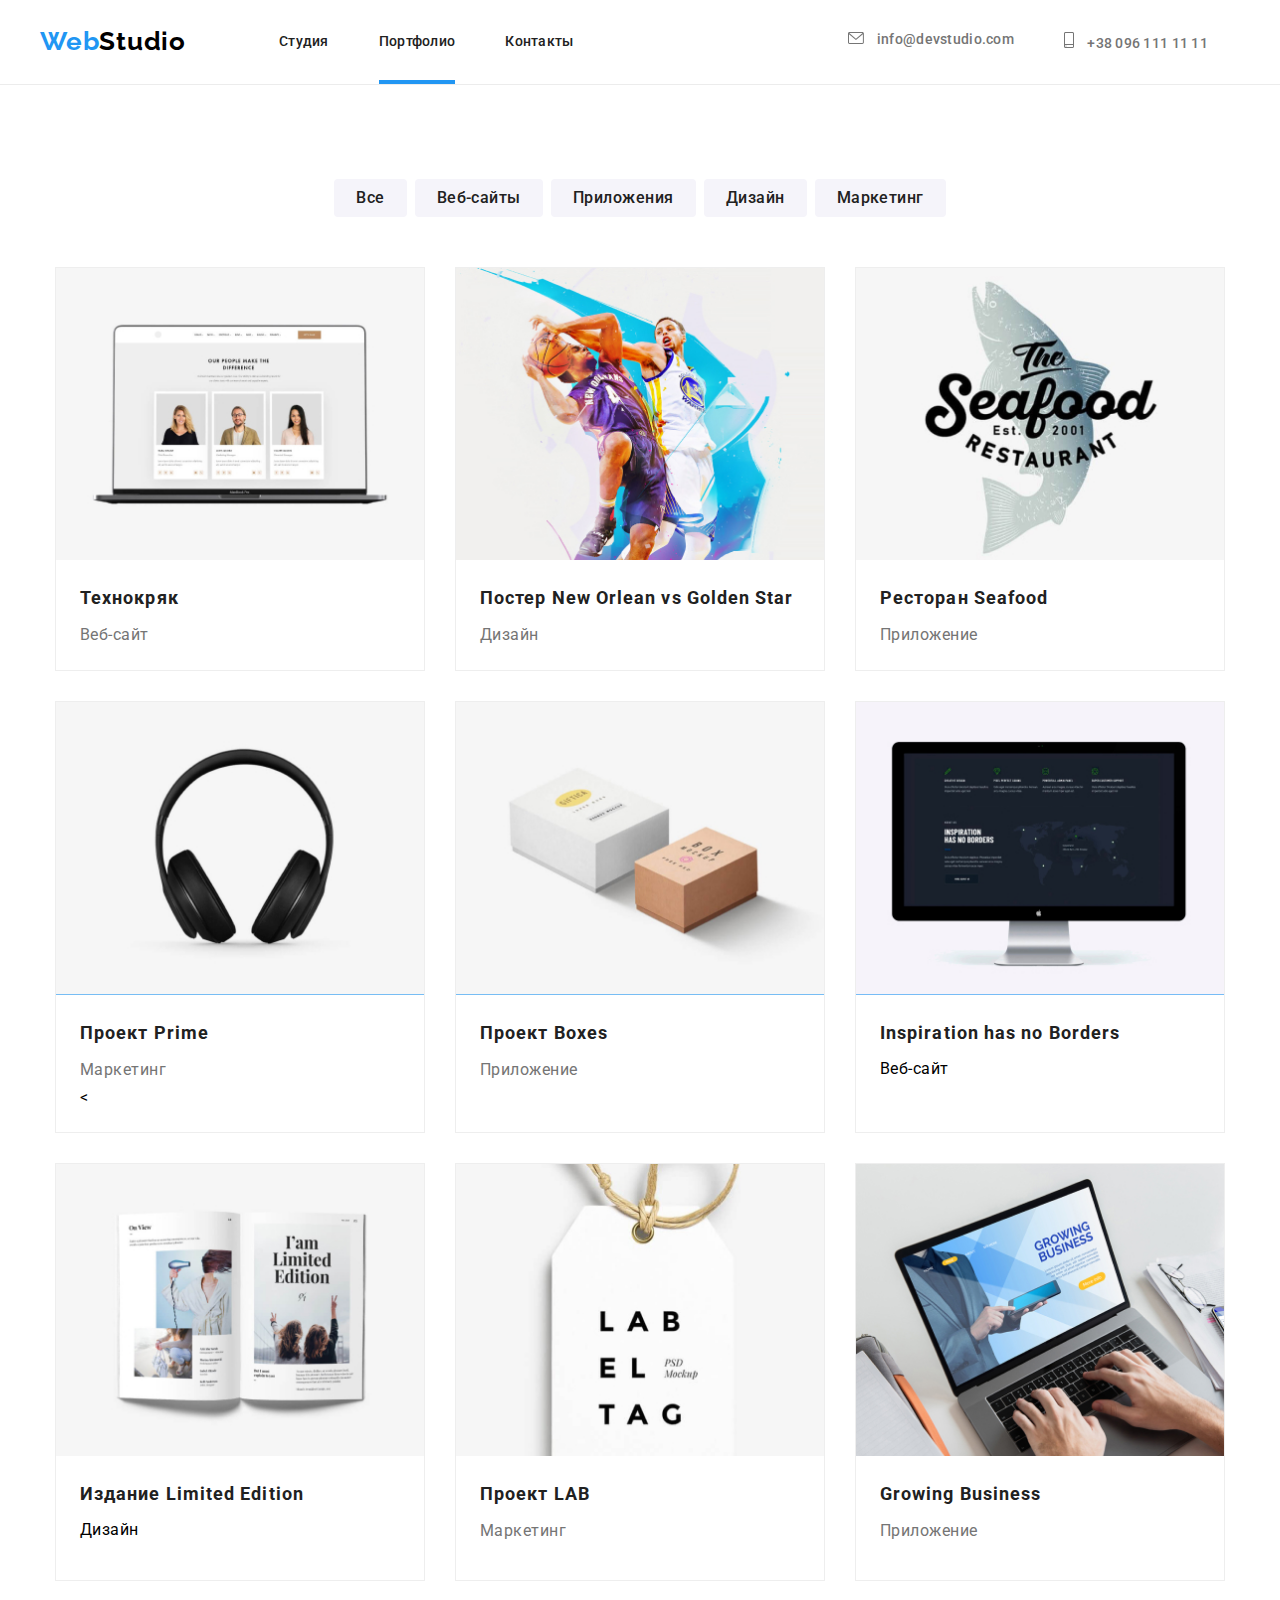
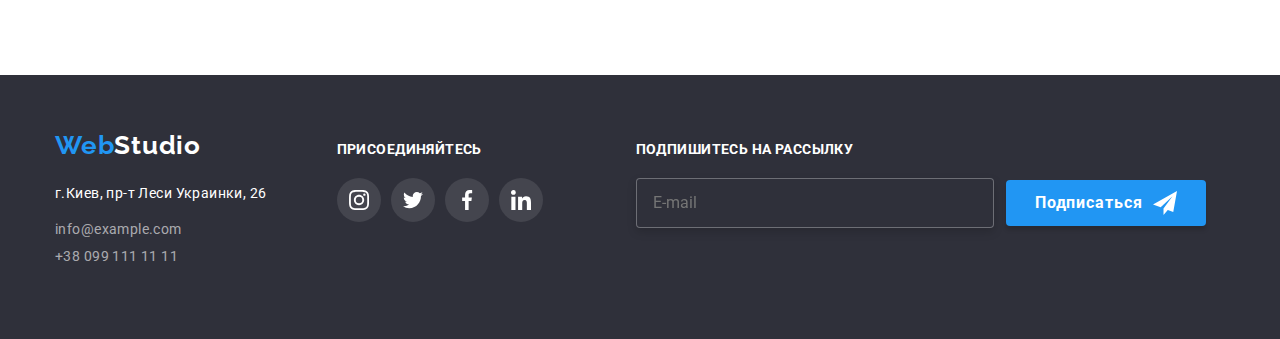
==== commit cf94ea57: "Изменил" ====
--- a/portfolio.html
+++ b/portfolio.html
@@ -29,7 +29,7 @@
     <header class="header">
         <div class="header__container container">
             <div class="header__headlink">
-                <a class="header__link" href="webstudio"><span class="header-link-txt">Web</span>Studio</a>
+                <a class="header__link" href="/"><span class="header-link-txt">Web</span>Studio</a>
                 <nav class="nav">
                     <ul class="nav__list list">
                         <li class="nav__item"><a class="nav__link" href="./index.html">Cтудия</a></li>
--- a/CSS/main.min.css
+++ b/CSS/main.min.css
@@ -1 +1 @@
-:root{--main-font:"Roboto", sans-serif;--secondary-font:"Raleway", sans-serif;--primary-color: #212121;--accent-color: #2196F3;--color-text: #757575;--white-text: #ffffff;--animation:cubic-bezier(0.4, 0, 0.2, 1) }body{font-family:var(--main-font);font:size 14px;line-height:1.71;letter-spacing:.03em;color:#e5e5e5}a{text-decoration:none}*,*::before,*::after{box-sizing:border-box}h1,h2,h3,h4,p{margin-top:0}.main-button__first{font-family:var(--main-font);font-size:16px;font-weight:500;line-height:1.62;letter-spacing:.03em;text-align:center;color:var(--primary-color);background-color:#f5f4fa}.main-button__scnd{font-family:var(--main-font);font-size:16px;font-weight:500;line-height:1.62;letter-spacing:.03em;text-align:center;color:var(--primary-color);background-color:#f5f4fa}.main-button__thd{font-family:var(--main-font);font-size:16px;font-weight:500;line-height:1.62;letter-spacing:.03em;text-align:center;color:var(--primary-color);background-color:#f5f4fa}.main-button__four{font-family:var(--main-font);font-size:16px;font-weight:500;line-height:1.62;letter-spacing:.03em;text-align:center;color:var(--primary-color);background-color:#f5f4fa}.main-button__five{font-family:var(--main-font);font-size:16px;font-weight:500;line-height:1.62;letter-spacing:.03em;text-align:center;color:var(--primary-color);background-color:#f5f4fa}button:hover{background-color:var(--accent-color);color:var(--white-text)}.button:focus{background-color:var(--accent-color);color:var(--white-text)}.button{cursor:pointer;transition:color 250ms var(--animation),background-color 250ms var(--animation)}button{border:none;border-radius:4px}.header__link{font-family:var(--secondary-font);font-weight:700;font-size:26px;line-height:.83;letter-spacing:.03em;color:#000}.header-link-txt{color:var(--accent-color)}.nav__list{font-family:var(--main-font);font-weight:500;font-size:14px;line-height:1.14;letter-spacing:.02em;color:var(--primary-color)}.nav__link{transition:color 250ms var(--animation)}.nav__link:hover,.nav__link:focus .nav__link{color:var(--accent-color)}.header__contacts{font-family:var(--main-font);font-size:14px;font-weight:500;line-height:1.14;letter-spacing:.02em;color:var(--color-text)}.header__mail{color:var(--color-text);transition:color 250ms var(--animation)}.header__phone{color:var(--color-text);transition:color 250ms var(--animation)}a{color:var(--primary-color)}.header__mail:hover,:focus{color:var(--accent-color)}.header__phone:hover,:focus{color:var(--accent-color)}.header__container{padding-left:15px;padding-right:15px;margin-left:auto;margin-right:auto;width:1200px}.header__headlink{display:flex}.header__link{display:flex;align-items:center;padding:24px 0px;margin-right:93px}.nav__list{display:flex;align-items:center;padding:0px;margin:0px}.nav__link{display:flex;align-items:center;padding:34px 0px;margin:0px}.nav__item{display:block;margin-right:50px}.nav__item:last-child{margin-right:0px}.header__contacts{display:flex;margin-left:auto;margin-top:0px;margin-bottom:0px;padding:32px}.header__item:not(:last-child){margin-right:50px}.header{border-bottom:1px solid;color:#ececec}.header__iconmail,.header__icontel{margin-right:10px;fill:#757575}.header__phone .header__icontel,.header__mail .header__iconmail{transition:fill 250ms var(--animation)}.header__phone:hover .header__icontel,.header__phone:focus .header__icontel{fill:var(--accent-color)}.header__mail:hover .header__iconmail,.header__mail:focus .header__iconmail{fill:var(--accent-color)}.nav__link{position:relative}.current{transition:transform 250ms var(--animation),opacity 250ms var(--animation)}.current:hover::after{transform:scale(1);opacity:1}.current::after{position:absolute;content:"";display:block;width:100%;height:4px;bottom:0;left:0;background-color:#2196f3;color:var(--accent-color)}.efectdecision{background-color:#2f303a}.efectdecision__title{font-family:var(--main-font);font-weight:900;font-size:44px;line-height:1.36;letter-spacing:.06em;color:var(--white-text)}.efectdecision__button{font-family:var(--main-font);font-size:16px;font-weight:700;line-height:1.87;letter-spacing:.06em;text-align:center;background-color:var(--accent-color);color:var(--white-text)}.efectdecision__button{cursor:pointer}.efectdecision{padding-top:200px;padding-bottom:200px;margin-left:auto;margin-right:auto;text-align:center}.efectdecision__title{margin:0px auto;margin-bottom:30px}.efectdecision__button{min-width:200px;padding:10px 32px}button{border:none;border-radius:4px}.efectdecision__title{width:696px;height:120px}.efectdecision{height:600px;margin-left:auto;margin-right:auto;background-image:linear-gradient(to right, rgba(47, 48, 58, 0.4), rgba(47, 48, 58, 0.4)),url(../images/background.jpg);background-position:center;background-repeat:no-repeat;background-size:cover;box-shadow:0px 4px 4px 0px rgba(0,0,0,.2509803922)}.quality__subtitle{font-family:var(--main-font);font-size:14px;font-weight:700;line-height:1.14;letter-spacing:.03em;text-align:left;color:var(--primary-color)}.quality__text{font-family:var(--main-font);font-size:14px;font-weight:400;line-height:1.71;letter-spacing:.03em;text-align:left;color:var(--color-text)}.quality{padding-top:94px;padding-bottom:94px}.quality__container{width:1200px;padding-left:15px;padding-right:15px;margin-right:auto;margin-left:auto}.quality__list{display:flex;margin:0px;padding:0px}.quality__item{margin-right:30px}.quality__item:last-child{margin-right:0px}.quality__subtitle{margin-bottom:10px}.quality__text{width:270px;height:75px;margin-bottom:0px}.quality__icon{width:270px;height:120px;background-color:#f5f4fa;margin-bottom:30px;display:flex;justify-content:center;align-items:center}.whatwedo{display:flex;margin-bottom:94px}.whatwedo__container{width:1200px;margin-right:auto;margin-left:auto;padding-left:15px;padding-right:15px}.whatwedo__secondtitle{margin-bottom:50px}.whatwedo__list{display:flex}.whatwedo__list{margin:0px;padding:0px}.whatwedo__item{margin-right:30px}.whatwedo__item:last-child{margin-right:0px}.whatwedo__container{z-index:10}.whatwedo__position-actions{position:absolute;bottom:0;left:0;width:100%;height:70px;background:rgba(47,48,58,.8);box-shadow:0px 4px 4px 0px;display:flex;justify-content:center}.whatwedo__image{display:block;max-width:100%;height:auto}.whatwedo__position-img{position:relative}.whatwedo__text{margin:0px;padding:0px;justify-content:center;font-family:var(--main-font);font-size:14px;font-weight:700;line-height:1.14;letter-spacing:.03em;text-align:center;color:var(--white-text);padding-top:27px;padding-bottom:27px}.text-overlay{margin:0}.comand{background-color:#f5f4fa}.secondtitle{font-family:var(--main-font);font-size:36px;font-weight:700;line-height:1.16;letter-spacing:.03em;text-align:center;color:var(--primary-color)}.comand__secondtitle{font-family:var(--main-font);font-size:36px;font-weight:700;line-height:1.16;letter-spacing:.03em;text-align:center;color:var(--primary-color)}.comand__subtitle{font-family:var(--main-font);font-size:16px;font-style:normal;font-weight:500;line-height:1.18;letter-spacing:.03em;text-align:center;color:var(--primary-color)}.comand__text{font-family:var(--main-font);font-size:16px;font-weight:400;line-height:1.17;letter-spacing:.03em;text-align:center;color:var(--color-text)}.comand-image{background-image:url()}.comand{padding-top:94px;padding-bottom:94px}.comand__container{width:1200px;margin-right:auto;margin-left:auto;padding-top:0px;padding-right:15px;padding-left:15px}.comand__secondtitle{margin:0px;margin-bottom:50px}.comand__list{display:flex;margin:0px;padding:0px}.comand__image{display:block}.comand__item{display:block;margin-right:30px}.comand__item:last-child{margin-right:0px}.comand__general{padding-top:30px;padding-bottom:30px;margin:0px}.comand__subtitle{margin-bottom:0px}.comand__text{margin-top:10px;margin-bottom:16px}.comand__general{background-color:#fff}.comand__iconlist{display:flex;list-style-type:none;padding-left:0px;justify-content:center}.comand__icon{transition:fill 250ms var(--animation)}.comand__link{display:flex;justify-content:center;align-items:center;width:44px;height:44px;border-radius:50%;transition:background-color 250ms var(--animation),fill 250ms var(--animation)}.comand__link:hover .comand__icon,.comand__link:focus .comand__icon{fill:#fff}.comand__link:hover,.comand__link:focus{background-color:#2196f3}.comand__link{fill:#afb1b8}.comand__iconitem{list-style-type:none;display:flex;padding-left:0;justify-content:center}.comand__iconitem:not(:last-child){margin-right:10px}.comand__item{box-shadow:0px 4px 4px 0px rgba(0,0,0,.2509803922);border-radius:4px}.clients{display:flex;padding-top:94px;padding-bottom:94px}.clients__container{width:1200px;margin-right:auto;margin-left:auto;padding-left:15px;padding-right:15px}.clients__list{display:flex;padding:0px;margin-top:0px;margin-bottom:0px}.clients__link{display:flex;justify-content:center;align-items:center;width:170px;height:92px}.clients__item{margin-right:30px;display:flex;list-style-type:none}.clients__item:last-child{margin-right:0px}.clients__link{border:1px solid #afb1b8;border-radius:4px;transition:fill 250ms var(--animation),border 250ms var(--animation)}.clients__icon{fill:#afb1b8;background-position:center;background-repeat:no-repeat;transition:fill 250ms var(--animation)}.clients__link:hover,.clients__link:focus{border:1px solid var(--accent-color)}.clients__link:hover .clients__icon,.clients__link:focus .clients__icon{fill:var(--accent-color)}.footer{background-color:#2f303a}.footer__address{font-family:var(--main-font);font-style:normal;font-size:14px;font-weight:400;line-height:1.71;letter-spacing:.03em;text-align:left;color:var(--white-text)}.footer__link{font-family:var(--secondary-font);font-weight:700;font-size:26px;line-height:.83;letter-spacing:.03em;color:var(--white-text)}.footer__logo{color:var(--accent-color)}.footer__mail{font-family:var(--main-font);font-size:14px;font-weight:400;line-height:1.71;letter-spacing:.03em;text-align:left;color:rgba(255,255,255,.6)}.footer__phone{font-family:var(--main-font);font-size:14px;font-weight:400;line-height:1.71;letter-spacing:.03em;text-align:left;color:rgba(255,255,255,.6)}a{text-decoration:none}.footer{padding-top:60px;padding-bottom:60px}.footer__container{width:1200px;padding-right:15px;padding-left:15px;margin-right:auto;margin-left:auto}.footer__text{margin-top:20px;margin-bottom:9px}.footer__list{margin:0px;padding:0px;list-style:none;display:block;margin-bottom:9px}.footer__container{align-items:baseline;display:flex}.footer__contacts{margin-right:70px}.footer__title{font-family:var(--main-font);font-weight:700px;font-size:14px;line-height:1.14;letter-spacing:.03em;color:var(--white-text);margin-top:0px;display:flex;margin-bottom:20px}.footer__listicon{display:flex;justify-content:center;align-items:center;margin:0px;padding:0px;list-style-type:none}.footer__linkicon{display:flex;justify-content:center;align-items:center;width:44px;height:44px;border-radius:50%;background-color:rgba(255,255,255,.1);background-repeat:no-repeat;background-position:center;transition:background-color 250ms var(--animation)}.footer__linkicon:hover,.footer__linkicon:focus{background-color:var(--accent-color)}.footer__itemicon:not(:last-child){margin-right:10px}.footer__icon{fill:var(--white-text);background-position:center;background-repeat:no-repeat;transition:background-color 250ms var(--animation),fill 250ms var(--animation)}.footer__icon:hover,.footer__icon:focus{background-color:#2196f3;fill:#fff}.footer-subscription{display:flex;margin-left:93px;padding:0px}.footer__secondtitle{font-family:var(--main-font);font-weight:700px;font-size:14px;line-height:1.14;letter-spacing:.03em;color:var(--white-text);margin-top:0px;display:flex;margin-bottom:20px;text-transform:uppercase;display:flex}.footer__dispatch{display:flex;align-items:center;margin-top:20px}.footer__dispatch input{padding:15px 16px;width:358px;height:50px;border:1px solid rgba(255,255,255,.3);box-sizing:border-box;filter:drop-shadow(0px 4px 4px rgba(0, 0, 0, 0.15));border-radius:4px;background:#2f303a;color:var(--white-text)}.footer__sendicon{margin-left:10px;fill:var(--white-text)}.footer__button{display:inline-flex;align-items:center;margin-left:12px;padding:8px 29px;text-align:center;font-family:var(--main-font);font-size:16px;font-weight:700;line-height:1.87;letter-spacing:.06em;text-align:center;box-shadow:0px 4px 4px rgba(0,0,0,.15);background-color:var(--accent-color);color:var(--white-text);cursor:pointer}.footer__span{display:flex}.main-button__first{font-family:var(--main-font);font-size:16px;font-weight:500;line-height:1.62;letter-spacing:.03em;text-align:center;color:var(--primary-color);background-color:#f5f4fa}.main-button__scnd{font-family:var(--main-font);font-size:16px;font-weight:500;line-height:1.62;letter-spacing:.03em;text-align:center;color:var(--primary-color);background-color:#f5f4fa}.main-button__thd{font-family:var(--main-font);font-size:16px;font-weight:500;line-height:1.62;letter-spacing:.03em;text-align:center;color:var(--primary-color);background-color:#f5f4fa}.main-button__four{font-family:var(--main-font);font-size:16px;font-weight:500;line-height:1.62;letter-spacing:.03em;text-align:center;color:var(--primary-color);background-color:#f5f4fa}.main-button__five{font-family:var(--main-font);font-size:16px;font-weight:500;line-height:1.62;letter-spacing:.03em;text-align:center;color:var(--primary-color);background-color:#f5f4fa}button:hover{background-color:var(--accent-color);color:var(--white-text)}.button:focus{background-color:var(--accent-color);color:var(--white-text)}.button{cursor:pointer;transition:color 250ms var(--animation),background-color 250ms var(--animation)}.portfolio__title{font-family:var(--main-font);font-size:18px;font-weight:700;line-height:2;letter-spacing:.06em;text-align:left;color:var(--primary-color)}.portfolio__subtitle{font-family:var(--main-font);font-size:16px;font-weight:400;line-height:1.87;letter-spacing:.03em;text-align:left;color:var(--color-text)}.link-current{color:var(--accent-color);text-decoration:none}.link-current:hover .link-current:focus .main-button{display:block}.container{width:1230px;padding-left:15px;padding-right:15px;margin-left:auto;margin-right:auto}.main-button__container{padding:94px 0px}.main-button__list{display:flex;justify-content:center;margin-bottom:50px;margin-top:0px;padding-left:0px}.main-button__list-top:last-child{margin-right:0px}.portfolio-content{display:flex;flex-wrap:wrap;justify-content:center;margin:0px;padding:0px}.portfolio__item{margin-top:0px;margin-left:0px;margin-right:30px;margin-bottom:30px;width:370px;border:1px solid;border-color:#eee}.portfolio__item:nth-child(3n){margin-right:0px}.portfolio__item:nth-last-child(-n+3){margin-bottom:0px}.portfolio-text{padding:20px 24px}.portfolio__title{margin-bottom:4px}.portfolio__subtitle{margin:0px 0px}.main-button__first{margin-right:8px;padding:6px 22px}.main-button__scnd{margin-right:8px;padding:6px 22px}.main-button__thd{margin-right:8px;padding:6px 22px}.main-button__four{margin-right:8px;padding:6px 22px}.main-button__five{margin-right:0px;padding:6px 22px}img{display:block;max-width:100%;height:auto}.portfolio__item{transition:box-shadow 250ms var(--animation)}.portfolio__item:hover,.portfolio__item:focus{box-shadow:0px 3px 1px rgba(0,0,0,.1),0px 1px 2px rgba(0,0,0,.08),0px 2px 2px rgba(0,0,0,.12)}.portfolio-overlay{position:relative;overflow:hidden}.portfolio-overlay:hover .text-overlay,.portfolio-overlay:focus .text-overlay{transform:translateY(0)}.text-overlay{position:absolute;width:100%;height:100%;bottom:0;left:0;transform:translateY(100%);transition:transform 250ms cubic-bezier(0.4, 0, 0.2, 1);background-color:var(--accent-color);display:flex;padding:63px 24px;font-family:var(--main-font);font-size:18px;font-weight:400;line-height:1.5;letter-spacing:.03em;text-align:left;color:var(--white-text)}.modal-text{margin:0px;margin-bottom:12px;font-family:var(--main-font);font-size:20px;font-weight:700;line-height:1.15;letter-spacing:.03em;text-align:center;color:#212121}.label-field{display:flex;cursor:pointer;font-size:12px}.close{display:flex;text-align:center;margin-right:auto;margin-left:auto;padding:10px 56px;font-family:var(--main-font);font-size:16px;font-weight:700;line-height:1.87;letter-spacing:.06em;text-align:center;background-color:var(--accent-color);color:var(--white-text);cursor:pointer}.submite-modaleposition{position:relative}.container-fieldmod{position:relative;display:flex;flex-direction:column;margin:0;border:1px solid rgba(33,33,33,.2);box-sizing:border-box;border-radius:4px;transition:border-color 250ms var(--animation);margin-bottom:4px}.container-fieldmod:last-child{margin-bottom:0px}.container-fieldmod input{margin:0;padding:11px;padding-left:42px;box-sizing:border-box;border-radius:4px;margin:0px;transition:border-color 250ms var(--animation)}.label-field{display:flex;cursor:pointer;color:var(--color-text);margin-bottom:4px}.input-field{width:100%;height:40px;border:none;cursor:pointer}.input-field:hover,:focus-within{border-color:#2196f3;fill:#2196f3}.container-fieldmod:hover,:focus-within{border-color:#2196f3}.input-field:hover+.modicon,.input-field:focus+.modicon{fill:var(--accent-color)}.input-field{outline:none}.modicon{position:absolute;top:50%;left:12px;transform:translateY(-50%);display:inline-block;width:18px;height:18px;transition:fill 250ms var(--animation);fill:#212121}.modicon:hover,:focus-within{fill:var(--accent-color)}.comment-field{margin:0px;resize:none;padding:12px 16px;cursor:pointer;border:1px solid rgba(33,33,33,.2)}.input-fiel{position:absolute;appearance:none}.modicons{position:absolute;left:-36px;width:16px;height:15px;border:2px solid #2a2a2a;border-radius:4px;fill:var(--white-text);margin-left:12px}.input-fiel:checked~.modicons{fill:var(--white-text);border-color:var(--accent-color);background-color:var(--accent-color);background-origin:border-box;background-size:contain}.container-fieldmod-checkbox{display:flex;align-items:center;margin-top:20px;margin-bottom:30px}.hero-form-link{margin-left:4px;color:var(--accent-color);text-decoration:underline;cursor:pointer;font-size:14px}.container-fieldmod-checkbox .checkbox-lable{position:relative;margin-left:36px;display:flex;align-items:center;font-family:"Roboto";font-style:normal;font-weight:400;font-size:14px;line-height:1.7;letter-spacing:.03em;color:var(--color-text)}.backdrop{position:fixed;top:0;left:0;width:100%;height:100%;background-color:rgba(0,0,0,.2);transition:opacity 500ms cubic-bezier(0.4, 0, 0.2, 1),visibility 500ms cubic-bezier(0.4, 0, 0.2, 1),pointer-events 500ms cubic-bezier(0.4, 0, 0.2, 1)}.backdrop.is-hidden{opacity:0;visibility:hidden;pointer-events:none}.modal{position:absolute;top:50%;left:50%;transform:scaleY(1);transform:translate(-50%, -50%);width:528px;height:581px;background-color:var(--white-text);opacity:1;transition:transform 250ms cubic-bezier(0.4, 0, 0.2, 1);box-shadow:0px 1px 3px rgba(0,0,0,.12),0px 1px 1px rgba(0,0,0,.14),0px 2px 1px rgba(0,0,0,.2);border-radius:4px;animation:animate125 3000ms infinite 1000ms}.modal-btn{position:absolute;top:8px;right:8px;padding:0;border-radius:50%;background-color:#fff;width:30px;height:30px;display:flex;justify-content:center;align-items:center;border:1px solid rgba(0,0,0,.1)}.backdrop{position:fixed;top:0;left:0;width:100%;height:100%;background-color:rgba(0,0,0,.2);transition:opacity 500ms cubic-bezier(0.4, 0, 0.2, 1),visibility 500ms cubic-bezier(0.4, 0, 0.2, 1),pointer-events 500ms cubic-bezier(0.4, 0, 0.2, 1)}.backdrop.is-hidden{opacity:0;visibility:hidden;pointer-events:none}/*# sourceMappingURL=main.min.css.map */+:root{--main-font:"Roboto", sans-serif;--secondary-font:"Raleway", sans-serif;--primary-color: #212121;--accent-color: #2196F3;--color-text: #757575;--white-text: #ffffff;--animation:cubic-bezier(0.4, 0, 0.2, 1) }body{font-family:var(--main-font);font:size 14px;line-height:1.71;letter-spacing:.03em;color:#000}a{text-decoration:none}*,*::before,*::after{box-sizing:border-box}h1,h2,h3,h4,p{margin-top:0}.main-button__first{font-family:var(--main-font);font-size:16px;font-weight:500;line-height:1.62;letter-spacing:.03em;text-align:center;color:var(--primary-color);background-color:#f5f4fa}.main-button__scnd{font-family:var(--main-font);font-size:16px;font-weight:500;line-height:1.62;letter-spacing:.03em;text-align:center;color:var(--primary-color);background-color:#f5f4fa}.main-button__thd{font-family:var(--main-font);font-size:16px;font-weight:500;line-height:1.62;letter-spacing:.03em;text-align:center;color:var(--primary-color);background-color:#f5f4fa}.main-button__four{font-family:var(--main-font);font-size:16px;font-weight:500;line-height:1.62;letter-spacing:.03em;text-align:center;color:var(--primary-color);background-color:#f5f4fa}.main-button__five{font-family:var(--main-font);font-size:16px;font-weight:500;line-height:1.62;letter-spacing:.03em;text-align:center;color:var(--primary-color);background-color:#f5f4fa}.button{cursor:pointer;transition:color 250ms var(--animation),background-color 250ms var(--animation)}button{border:none;border-radius:4px}.button:hover,.button:focus{background-color:var(--accent-color);color:var(--white-text)}.header__link{font-family:var(--secondary-font);font-weight:700;font-size:26px;line-height:.83;letter-spacing:.03em;color:#000}.header-link-txt{color:var(--accent-color)}.nav__list{font-family:var(--main-font);font-weight:500;font-size:14px;line-height:1.14;letter-spacing:.02em;color:var(--primary-color)}.nav__link{transition:color 250ms var(--animation)}.nav__link:hover,.nav__link:focus .nav__link{color:var(--accent-color)}.header__contacts{font-family:var(--main-font);font-size:14px;font-weight:500;line-height:1.14;letter-spacing:.02em;color:var(--color-text)}.header__mail{color:var(--color-text);transition:color 250ms var(--animation)}.header__phone{color:var(--color-text);transition:color 250ms var(--animation)}a{color:var(--primary-color)}.header__mail:hover,:focus{color:var(--accent-color)}.header__phone:hover,:focus{color:var(--accent-color)}.header__container{padding-left:15px;padding-right:15px;margin-left:auto;margin-right:auto;width:1200px}.header__headlink{display:flex}.header__link{display:flex;align-items:center;padding:24px 0px;margin-right:93px}.nav__list{display:flex;align-items:center;padding:0px;margin:0px}.nav__link{display:flex;align-items:center;padding:34px 0px;margin:0px}.nav__item{display:block;margin-right:50px}.nav__item:last-child{margin-right:0px}.header__contacts{display:flex;margin-left:auto;margin-top:0px;margin-bottom:0px;padding:32px}.header__item:not(:last-child){margin-right:50px}.header{border-bottom:1px solid;color:#ececec}.header__iconmail,.header__icontel{margin-right:10px;fill:#757575}.header__phone .header__icontel,.header__mail .header__iconmail{transition:fill 250ms var(--animation)}.header__phone:hover .header__icontel,.header__phone:focus .header__icontel{fill:var(--accent-color)}.header__mail:hover .header__iconmail,.header__mail:focus .header__iconmail{fill:var(--accent-color)}.nav__link{position:relative}.current{transition:transform 250ms var(--animation),opacity 250ms var(--animation)}.current:hover::after{transform:scale(1);opacity:1}.current::after{position:absolute;content:"";display:block;width:100%;height:4px;bottom:0;left:0;background-color:#2196f3;color:var(--accent-color)}.efectdecision{background-color:#2f303a}.efectdecision__title{font-family:var(--main-font);font-weight:900;font-size:44px;line-height:1.36;letter-spacing:.06em;color:var(--white-text)}.efectdecision__button{font-family:var(--main-font);font-size:16px;font-weight:700;line-height:1.87;letter-spacing:.06em;text-align:center;background-color:var(--accent-color);color:var(--white-text)}.efectdecision__button{cursor:pointer}.efectdecision{padding-top:200px;padding-bottom:200px;margin-left:auto;margin-right:auto;text-align:center}.efectdecision__title{margin:0px auto;margin-bottom:30px}.efectdecision__button{min-width:200px;padding:10px 32px}button{border:none;border-radius:4px}.efectdecision__title{width:696px;height:120px}.efectdecision{height:600px;margin-left:auto;margin-right:auto;background-image:linear-gradient(to right, rgba(47, 48, 58, 0.4), rgba(47, 48, 58, 0.4)),url("../images/background.jpg");background-position:center;background-repeat:no-repeat;background-size:cover;box-shadow:0px 4px 4px 0px rgba(0,0,0,.2509803922)}.quality__subtitle{font-family:var(--main-font);font-size:14px;font-weight:700;line-height:1.14;letter-spacing:.03em;text-align:left;color:var(--primary-color)}.quality__text{font-family:var(--main-font);font-size:14px;font-weight:400;line-height:1.71;letter-spacing:.03em;text-align:left;color:var(--color-text)}.quality{padding-top:94px;padding-bottom:94px}.quality__container{width:1200px;padding-left:15px;padding-right:15px;margin-right:auto;margin-left:auto}.quality__list{display:flex;margin:0px;padding:0px}.quality__item{margin-right:30px}.quality__item:last-child{margin-right:0px}.quality__subtitle{margin-bottom:10px}.quality__text{width:270px;height:75px;margin-bottom:0px}.quality__icon{width:270px;height:120px;background-color:#f5f4fa;margin-bottom:30px;display:flex;justify-content:center;align-items:center}.whatwedo{display:flex;margin-bottom:94px}.whatwedo__container{width:1200px;margin-right:auto;margin-left:auto;padding-left:15px;padding-right:15px}.whatwedo__secondtitle{margin-bottom:50px;height:42px;left:668px;top:1693px;font-size:36px;line-height:42px;text-align:center;letter-spacing:.03em;text-color:black}.whatwedo__list{display:flex}.whatwedo__list{margin:0px;padding:0px}.whatwedo__item{margin-right:30px}.whatwedo__item:last-child{margin-right:0px}.whatwedo__container{z-index:10}.whatwedo__position-actions{position:absolute;bottom:0;left:0;width:100%;height:70px;background:rgba(47,48,58,.8);box-shadow:0px 4px 4px 0px;display:flex;justify-content:center}.whatwedo__image{display:block;max-width:100%;height:auto}.whatwedo__position-img{position:relative}.whatwedo__text{margin:0px;padding:0px;justify-content:center;font-family:var(--main-font);font-size:14px;font-weight:700;line-height:1.14;letter-spacing:.03em;text-align:center;color:var(--white-text);padding-top:27px;padding-bottom:27px}.text-overlay{margin:0}.comand{background-color:#f5f4fa}.secondtitle{font-family:var(--main-font);font-size:36px;font-weight:700;line-height:1.16;letter-spacing:.03em;text-align:center;color:var(--primary-color)}.comand__secondtitle{font-family:var(--main-font);font-size:36px;font-weight:700;line-height:1.16;letter-spacing:.03em;text-align:center;color:var(--primary-color)}.comand__subtitle{font-family:var(--main-font);font-size:16px;font-style:normal;font-weight:500;line-height:1.18;letter-spacing:.03em;text-align:center;color:var(--primary-color)}.comand__text{font-family:var(--main-font);font-size:16px;font-weight:400;line-height:1.17;letter-spacing:.03em;text-align:center;color:var(--color-text)}.comand-image{background-image:url()}.comand{padding-top:94px;padding-bottom:94px}.comand__container{width:1200px;margin-right:auto;margin-left:auto;padding-top:0px;padding-right:15px;padding-left:15px}.comand__secondtitle{margin:0px;margin-bottom:50px}.comand__list{display:flex;margin:0px;padding:0px}.comand__image{display:block}.comand__item{display:block;margin-right:30px}.comand__item:last-child{margin-right:0px}.comand__general{padding-top:30px;padding-bottom:30px;margin:0px}.comand__subtitle{margin-bottom:0px}.comand__text{margin-top:10px;margin-bottom:16px}.comand__general{background-color:#fff}.comand__iconlist{display:flex;list-style-type:none;padding-left:0px;justify-content:center}.comand__icon{transition:fill 250ms var(--animation)}.comand__link{display:flex;justify-content:center;align-items:center;width:44px;height:44px;border-radius:50%;transition:background-color 250ms var(--animation),fill 250ms var(--animation)}.comand__link:hover .comand__icon,.comand__link:focus .comand__icon{fill:#fff}.comand__link{fill:#afb1b8}.comand__iconitem{list-style-type:none;display:flex;padding-left:0;justify-content:center}.comand__iconitem:not(:last-child){margin-right:10px}.comand__item{box-shadow:0px 4px 4px 0px rgba(0,0,0,.2509803922);border-radius:4px}.comand__link:hover,.comand__link:focus{background-color:#2196f3}.clients{display:flex;padding-top:94px;padding-bottom:94px}.clients__container{width:1200px;margin-right:auto;margin-left:auto;padding-left:15px;padding-right:15px}.clients__list{display:flex;padding:0px;margin-top:0px;margin-bottom:0px}.clients__link{display:flex;justify-content:center;align-items:center;width:170px;height:92px}.clients__item{margin-right:30px;display:flex;list-style-type:none}.clients__item:last-child{margin-right:0px}.clients__link{border:1px solid #afb1b8;border-radius:4px;transition:fill 250ms var(--animation),border 250ms var(--animation)}.clients__icon{fill:#afb1b8;background-position:center;background-repeat:no-repeat;transition:fill 250ms var(--animation)}.clients .clients__link:hover,.clients .clients__link:focus{border:1px solid var(--accent-color)}.clients:hover,.clients:focus{fill:var(--accent-color)}.footer{background-color:#2f303a}.footer__address{font-family:var(--main-font);font-style:normal;font-size:14px;font-weight:400;line-height:1.71;letter-spacing:.03em;text-align:left;color:var(--white-text)}.footer__link{font-family:var(--secondary-font);font-weight:700;font-size:26px;line-height:.83;letter-spacing:.03em;color:var(--white-text)}.footer__logo{color:var(--accent-color)}.footer__mail{font-family:var(--main-font);font-size:14px;font-weight:400;line-height:1.71;letter-spacing:.03em;text-align:left;color:rgba(255,255,255,.6)}.footer__phone{font-family:var(--main-font);font-size:14px;font-weight:400;line-height:1.71;letter-spacing:.03em;text-align:left;color:rgba(255,255,255,.6)}a{text-decoration:none}.footer{padding-top:60px;padding-bottom:60px}.footer__container{width:1200px;padding-right:15px;padding-left:15px;margin-right:auto;margin-left:auto}.footer__text{margin-top:20px;margin-bottom:9px}.footer__list{margin:0px;padding:0px;list-style:none;display:block;margin-bottom:9px}.footer__container{align-items:baseline;display:flex}.footer__contacts{margin-right:70px}.footer__title{font-family:var(--main-font);font-weight:700px;font-size:14px;line-height:1.14;letter-spacing:.03em;color:var(--white-text);margin-top:0px;display:flex;margin-bottom:20px}.footer__listicon{display:flex;justify-content:center;align-items:center;margin:0px;padding:0px;list-style-type:none}.footer__linkicon{display:flex;justify-content:center;align-items:center;width:44px;height:44px;border-radius:50%;background-color:rgba(255,255,255,.1);background-repeat:no-repeat;background-position:center;transition:background-color 250ms var(--animation)}.footer__linkicon:hover,.footer__linkicon:focus{background-color:var(--accent-color)}.footer__itemicon:not(:last-child){margin-right:10px}.footer__icon{fill:var(--white-text);background-position:center;background-repeat:no-repeat;transition:background-color 250ms var(--animation),fill 250ms var(--animation)}.footer__icon:hover,.footer__icon:focus{background-color:#2196f3;fill:#fff}.footer-subscription{display:flex;margin-left:93px;padding:0px}.footer__secondtitle{font-family:var(--main-font);font-weight:700px;font-size:14px;line-height:1.14;letter-spacing:.03em;color:var(--white-text);margin-top:0px;display:flex;margin-bottom:20px;text-transform:uppercase;display:flex}.footer__dispatch{display:flex;align-items:center;margin-top:20px}.footer__dispatch input{padding:15px 16px;width:358px;height:50px;border:1px solid rgba(255,255,255,.3);box-sizing:border-box;filter:drop-shadow(0px 4px 4px rgba(0, 0, 0, 0.15));border-radius:4px;background:#2f303a;color:var(--white-text)}.footer__sendicon{margin-left:10px;fill:var(--white-text)}.footer__button{display:inline-flex;align-items:center;margin-left:12px;padding:8px 29px;text-align:center;font-family:var(--main-font);font-size:16px;font-weight:700;line-height:1.87;letter-spacing:.06em;text-align:center;box-shadow:0px 4px 4px rgba(0,0,0,.15);background-color:var(--accent-color);color:var(--white-text);cursor:pointer}.footer__span{display:flex}.main-button__first{font-family:var(--main-font);font-size:16px;font-weight:500;line-height:1.62;letter-spacing:.03em;text-align:center;color:var(--primary-color);background-color:#f5f4fa}.main-button__scnd{font-family:var(--main-font);font-size:16px;font-weight:500;line-height:1.62;letter-spacing:.03em;text-align:center;color:var(--primary-color);background-color:#f5f4fa}.main-button__thd{font-family:var(--main-font);font-size:16px;font-weight:500;line-height:1.62;letter-spacing:.03em;text-align:center;color:var(--primary-color);background-color:#f5f4fa}.main-button__four{font-family:var(--main-font);font-size:16px;font-weight:500;line-height:1.62;letter-spacing:.03em;text-align:center;color:var(--primary-color);background-color:#f5f4fa}.main-button__five{font-family:var(--main-font);font-size:16px;font-weight:500;line-height:1.62;letter-spacing:.03em;text-align:center;color:var(--primary-color);background-color:#f5f4fa}button:hover{background-color:var(--accent-color);color:var(--white-text)}.button:focus{background-color:var(--accent-color);color:var(--white-text)}.button{cursor:pointer;transition:color 250ms var(--animation),background-color 250ms var(--animation)}.portfolio__title{font-family:var(--main-font);font-size:18px;font-weight:700;line-height:2;letter-spacing:.06em;text-align:left;color:var(--primary-color)}.portfolio__subtitle{font-family:var(--main-font);font-size:16px;font-weight:400;line-height:1.87;letter-spacing:.03em;text-align:left;color:var(--color-text)}.link-current{color:var(--accent-color);text-decoration:none}.link-current:hover .link-current:focus .main-button{display:block}.container{width:1230px;padding-left:15px;padding-right:15px;margin-left:auto;margin-right:auto}.main-button__container{padding:94px 0px}.main-button__list{display:flex;justify-content:center;margin-bottom:50px;margin-top:0px;padding-left:0px}.main-button__list-top:last-child{margin-right:0px}.portfolio-content{display:flex;flex-wrap:wrap;justify-content:center;margin:0px;padding:0px}.portfolio__item{margin-top:0px;margin-left:0px;margin-right:30px;margin-bottom:30px;width:370px;border:1px solid;border-color:#eee}.portfolio__item:nth-child(3n){margin-right:0px}.portfolio__item:nth-last-child(-n+3){margin-bottom:0px}.portfolio-text{padding:20px 24px}.portfolio__title{margin-bottom:4px}.portfolio__subtitle{margin:0px 0px}.main-button__first{margin-right:8px;padding:6px 22px}.main-button__scnd{margin-right:8px;padding:6px 22px}.main-button__thd{margin-right:8px;padding:6px 22px}.main-button__four{margin-right:8px;padding:6px 22px}.main-button__five{margin-right:0px;padding:6px 22px}img{display:block;max-width:100%;height:auto}.portfolio__item{transition:box-shadow 250ms var(--animation)}.portfolio__item:hover,.portfolio__item:focus{box-shadow:0px 3px 1px rgba(0,0,0,.1),0px 1px 2px rgba(0,0,0,.08),0px 2px 2px rgba(0,0,0,.12)}.portfolio-overlay{position:relative;overflow:hidden}.portfolio-overlay:hover .text-overlay,.portfolio-overlay:focus .text-overlay{transform:translateY(0)}.text-overlay{position:absolute;width:100%;height:100%;bottom:0;left:0;transform:translateY(100%);transition:transform 250ms cubic-bezier(0.4, 0, 0.2, 1);background-color:var(--accent-color);display:flex;padding:63px 24px;font-family:var(--main-font);font-size:18px;font-weight:400;line-height:1.5;letter-spacing:.03em;text-align:left;color:var(--white-text)}.modal-text{margin:0px;margin-bottom:12px;font-family:var(--main-font);font-size:20px;font-weight:700;line-height:1.15;letter-spacing:.03em;text-align:center;color:#212121}.label-field{display:flex;cursor:pointer;font-size:12px}.close{display:flex;text-align:center;margin-right:auto;margin-left:auto;padding:10px 56px;font-family:var(--main-font);font-size:16px;font-weight:700;line-height:1.87;letter-spacing:.06em;text-align:center;background-color:var(--accent-color);color:var(--white-text);cursor:pointer}.submite-modaleposition{position:relative}.container-fieldmod{position:relative;display:flex;flex-direction:column;margin:0;border:1px solid rgba(33,33,33,.2);box-sizing:border-box;border-radius:4px;transition:border-color 250ms var(--animation);margin-bottom:4px}.container-fieldmod:last-child{margin-bottom:0px}.container-fieldmod input{margin:0;padding:11px;padding-left:42px;box-sizing:border-box;border-radius:4px;margin:0px;transition:border-color 250ms var(--animation)}.label-field{display:flex;cursor:pointer;color:var(--color-text);margin-bottom:4px}.input-field{width:100%;height:40px;border:none;cursor:pointer}.input-field:hover,:focus-within{border-color:#2196f3;fill:#2196f3}.container-fieldmod:hover,:focus-within{border-color:#2196f3}.input-field:hover+.modicon,.input-field:focus+.modicon{fill:var(--accent-color)}.input-field{outline:none}.modicon{position:absolute;top:50%;left:12px;transform:translateY(-50%);display:inline-block;width:18px;height:18px;transition:fill 250ms var(--animation);fill:#212121}.modicon:hover,:focus-within{fill:var(--accent-color)}.comment-field{margin:0px;resize:none;padding:12px 16px;cursor:pointer;border:1px solid rgba(33,33,33,.2)}.input-fiel{position:absolute;appearance:none}.modicons{position:absolute;left:-36px;width:16px;height:15px;border:2px solid #2a2a2a;border-radius:4px;fill:var(--white-text);margin-left:12px}.input-fiel:checked~.modicons{fill:var(--white-text);border-color:var(--accent-color);background-color:var(--accent-color);background-origin:border-box;background-size:contain}.container-fieldmod-checkbox{display:flex;align-items:center;margin-top:20px;margin-bottom:30px}.hero-form-link{margin-left:4px;color:var(--accent-color);text-decoration:underline;cursor:pointer;font-size:14px}.container-fieldmod-checkbox .checkbox-lable{position:relative;margin-left:36px;display:flex;align-items:center;font-family:"Roboto";font-style:normal;font-weight:400;font-size:14px;line-height:1.7;letter-spacing:.03em;color:var(--color-text)}.backdrop{position:fixed;top:0;left:0;width:100%;height:100%;background-color:rgba(0,0,0,.2);transition:opacity 500ms cubic-bezier(0.4, 0, 0.2, 1),visibility 500ms cubic-bezier(0.4, 0, 0.2, 1),pointer-events 500ms cubic-bezier(0.4, 0, 0.2, 1)}.backdrop.is-hidden{opacity:0;visibility:hidden;pointer-events:none}.modal{position:absolute;top:50%;left:50%;transform:scaleY(1);transform:translate(-50%, -50%);width:528px;height:581px;background-color:var(--white-text);padding:40px;opacity:1;transition:transform 250ms cubic-bezier(0.4, 0, 0.2, 1);box-shadow:0px 1px 3px rgba(0,0,0,.12),0px 1px 1px rgba(0,0,0,.14),0px 2px 1px rgba(0,0,0,.2);border-radius:4px;animation:animate125 3000ms infinite 1000ms}.modal-btn{position:absolute;top:8px;right:8px;padding:0;border-radius:50%;background-color:#fff;width:30px;height:30px;display:flex;justify-content:center;align-items:center;border:1px solid rgba(0,0,0,.1)}.backdrop{position:fixed;top:0;left:0;width:100%;height:100%;background-color:rgba(0,0,0,.2);transition:opacity 500ms cubic-bezier(0.4, 0, 0.2, 1),visibility 500ms cubic-bezier(0.4, 0, 0.2, 1),pointer-events 500ms cubic-bezier(0.4, 0, 0.2, 1)}.backdrop.is-hidden{opacity:0;visibility:hidden;pointer-events:none}/*# sourceMappingURL=main.min.css.map */